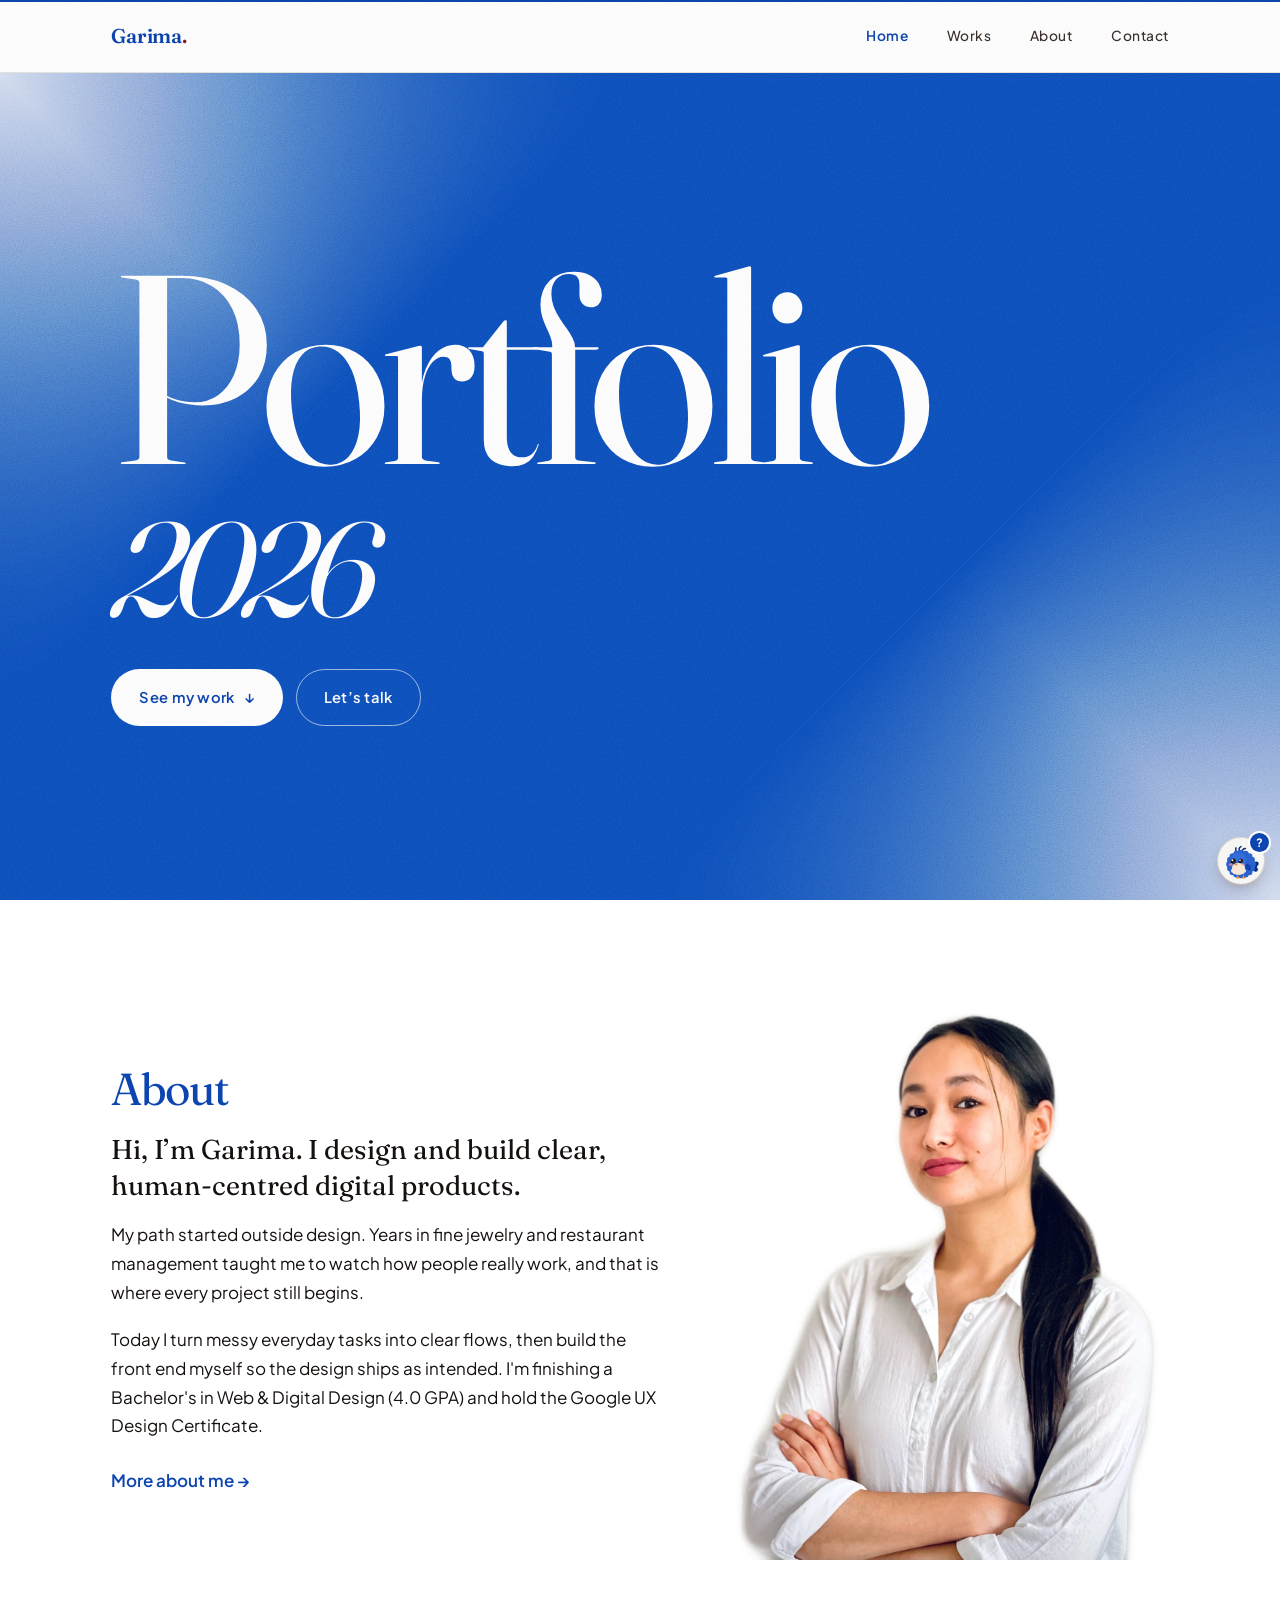
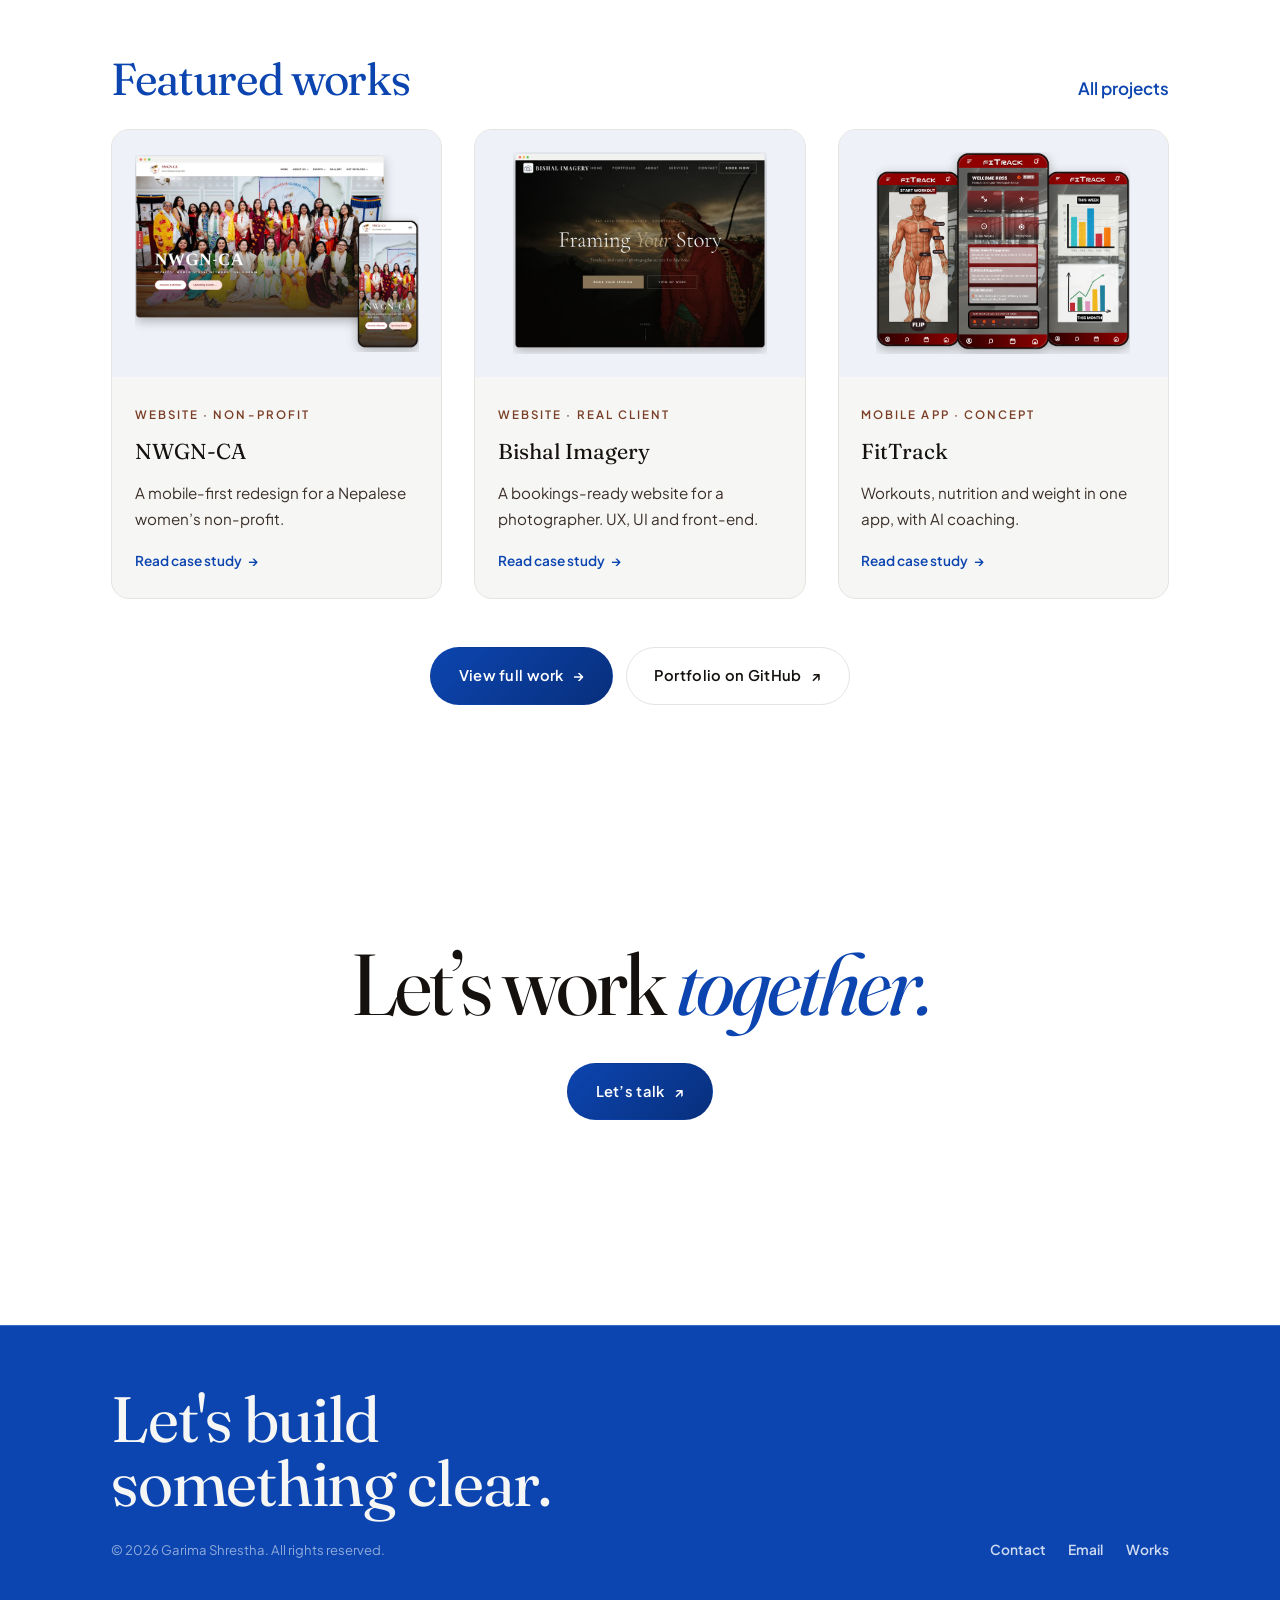
==== index.html @ ec945729 "Home Featured works: View full work and Portfolio on GitHub buttons Co-Authored-By: Claude Opus 5.5 " ====
<!DOCTYPE html>
<html lang="en">
<head>
  <meta charset="UTF-8" />
  <meta name="viewport" content="width=device-width, initial-scale=1.0" />
  <title>Garima Shrestha — UX Design Portfolio</title>
  <meta name="description" content="UX designer. Case studies covering research, flows, prototypes, usability testing and shipped front-end, plus art and photography." />
  <meta name="theme-color" content="#0C45B0" />
  <meta property="og:type" content="website" />
  <meta property="og:site_name" content="Garima Shrestha" />
  <meta property="og:title" content="Garima Shrestha — UX &amp; Digital Designer" />
  <meta property="og:description" content="UX designer. Case studies covering research, flows, prototypes, usability testing and shipped front-end, plus art and photography." />
  <meta name="twitter:card" content="summary" />
  <link rel="preconnect" href="https://fonts.googleapis.com" />
  <link rel="preconnect" href="https://fonts.gstatic.com" crossorigin />
  <link href="https://fonts.googleapis.com/css2?family=Fraunces:ital,opsz,wght@0,9..144,400;0,9..144,500;0,9..144,600;1,9..144,400;1,9..144,500&family=Plus+Jakarta+Sans:wght@400;500;600;700&display=swap" rel="stylesheet" />
  <link rel="stylesheet" href="styles.css?v=3" />
  <link rel="stylesheet" href="home.css?v=5" />
  <link rel="icon" type="image/png" sizes="64x64" href="assets/favicon-64.png" media="(prefers-color-scheme: light)" />
  <link rel="icon" type="image/png" sizes="64x64" href="assets/favicon-64-white.png" media="(prefers-color-scheme: dark)" />
  <link rel="apple-touch-icon" href="assets/apple-touch-icon.png" />
</head>
<body class="home">
  <a class="skip-link" href="#main">Skip to content</a>
  <header class="site-head">
    <div class="wrap nav">
      <a href="index.html" class="brand">Garima<span class="dot">.</span></a>
      <button class="nav-toggle" aria-label="Menu" aria-expanded="false">≡</button>
      <nav class="nav-links" aria-label="Primary">
        <a href="index.html" aria-current="page">Home</a>
        <a href="work.html">Works</a>
        <a href="about.html">About</a>
        <a href="contact.html">Contact</a>
      </nav>
    </div>
  </header>

  <main id="main">
    <!-- HERO -->
    <section class="home-hero">
      <span class="home-hero__diamond" aria-hidden="true"></span>
      <span class="home-hero__diamond home-hero__diamond--br" aria-hidden="true"></span>
      <div class="wrap">
      <h1 class="display reveal" data-delay="1" style="margin-top:1.2rem;">Portfolio <em>2026</em></h1>
      <div class="home-hero__cta reveal" data-delay="2">
        <a href="#work" class="btn btn--light">See my work <span class="arrow">↓</span></a>
        <a href="contact.html" class="btn btn--glass">Let’s talk</a>
      </div>
      </div>
    </section>

    <!-- ABOUT -->
    <section class="wrap home-about" id="about">
      <div class="about-grid">
        <div class="cs-body reveal">
          <h2>About</h2>
          <p class="home-about__lead">Hi, I’m Garima. I design and build clear, human-centred digital products.</p>
          <p>My path started outside design. Years in fine jewelry and restaurant management taught me to watch how people really work, and that is where every project still begins.</p>
          <p>Today I turn messy everyday tasks into clear flows, then build the front end myself so the design ships as intended. I'm finishing a Bachelor's in Web &amp; Digital Design (4.0 GPA) and hold the Google UX Design Certificate.</p>
          <a href="about.html" class="link-underline home-about__more">More about me →</a>
        </div>
        <div class="reveal" data-delay="1">
          <img class="portrait home-about__img" src="assets/garima.jpg" width="1100" height="1429" alt="Portrait of Garima Shrestha in a white shirt with arms crossed, smiling." loading="lazy" />
        </div>
      </div>
    </section>

    <!-- WORK -->
    <section class="wrap home-work" id="work">
      <div class="home-work__head reveal"><h2>Featured works</h2><a href="work.html" class="link-underline">All projects</a></div>
      <div class="tiles">
        <a href="nwgnca.html" data-tags="ux web" class="tile reveal">
          <div class="tile__img"><img src="assets/home-nwgnca.png?v=3" alt="NWGN-CA website on desktop and phone" loading="lazy" /></div>
          <div class="tile__body">
            <span class="tile__kicker">Website · Non-profit</span>
            <div class="tile__title">NWGN-CA</div>
            <p class="tile__desc">A mobile-first redesign for a Nepalese women’s non-profit.</p>
            <span class="tile__more">Read case study <span class="arrow">→</span></span>
          </div>
        </a>
        <a href="bishal.html" data-tags="ux web" class="tile reveal">
          <div class="tile__img"><img src="assets/home-bishal.png?v=2" alt="Bishal Imagery homepage in a browser" loading="lazy" /></div>
          <div class="tile__body">
            <span class="tile__kicker">Website · Real client</span>
            <div class="tile__title">Bishal Imagery</div>
            <p class="tile__desc">A bookings-ready website for a photographer. UX, UI and front-end.</p>
            <span class="tile__more">Read case study <span class="arrow">→</span></span>
          </div>
        </a>
        <a href="fittrack.html" data-tags="ux" class="tile reveal">
          <div class="tile__img"><img src="assets/home-fittrack.png?v=3" alt="Three FitTrack app screens" loading="lazy" /></div>
          <div class="tile__body">
            <span class="tile__kicker">Mobile app · Concept</span>
            <div class="tile__title">FitTrack</div>
            <p class="tile__desc">Workouts, nutrition and weight in one app, with AI coaching.</p>
            <span class="tile__more">Read case study <span class="arrow">→</span></span>
          </div>
        </a>
      </div>
      <div class="home-work__foot reveal">
        <a href="work.html" class="btn">View full work <span class="arrow">→</span></a>
        <a href="https://github.com/gaaarima/portfolio_2026" class="btn btn--ghost" target="_blank" rel="noopener">Portfolio on GitHub <span class="arrow">↗</span></a>
      </div>
    </section>



    <!-- CLOSING -->
    <section class="home-cta wrap">
      <h2 class="reveal" data-delay="1" style="margin-top:1.2rem;">Let’s work <em>together.</em></h2>
      <a href="contact.html" class="btn reveal" data-delay="2">Let’s talk <span class="arrow">↗</span></a>
    </section>
  </main>


  <footer class="site-foot">
    <div class="wrap foot-grid">
      <div>
        <div class="foot-big">Let's build<br />something clear.</div>
        <div class="foot-meta" style="margin-top:1.5rem;">© 2026 Garima Shrestha. All rights reserved.</div>
      </div>
      <div class="foot-links">
        <a href="contact.html" class="link-underline">Contact</a>
        <a href="mailto:gaaarima11@gmail.com" class="link-underline">Email</a>
        <a href="work.html" class="link-underline">Works</a>
      </div>
    </div>
  </footer>

  <script src="main.js?v=2"></script>
  <script src="assistant.js?v=2" defer></script>
</body>
</html>
---- styles.css ----
/* ============================================================
   Garima Shrestha — Portfolio
   Aesthetic: UX portfolio · indigo gradient, device frames, peach accent
   ============================================================ */

:root {
  /* Palette: blue #0C45B0 · cream #F9ECE5 · terracotta #7A3E26 · ochre #B46921 · red #891229, plus black and white */
  --ivory:      #FFFFFF;   /* page background */
  --ivory-2:    #F6F6F4;   /* faded white bands */
  --paper:      #F6F6F4;   /* faded white cards and panels */
  --ink:        #15110F;   /* body text */
  --ink-soft:   #3B2F29;
  --muted:      #6A564B;
  --line:       #E4E4E0;
  --sub:        #7A3E26;   /* terracotta: subtitles */

  --claret:     #0C45B0;   /* primary blue: homepage + headlines */
  --claret-dk:  #082F7C;
  --red:        #891229;   /* accent */
  --ochre:      #B46921;
  --gold:       #891229;
  --gold-soft:  #E9C9CC;
  --emerald:    #0C45B0;
  --emerald-dk: #082F7C;

  --obsidian:   #0C45B0;
  --obsidian-2: #0A3A96;
  --obsidian-line: #3A6CC8;

  --grad-brand: linear-gradient(90deg, var(--claret), var(--claret));
  --lav: #B9C8E6;
  --lav-soft: #F6F6F4;
  --grad-warm:  linear-gradient(135deg, var(--claret) 0%, var(--claret-dk) 100%);
  --grad-mesh: none;

  /* Type */
  --display: "Fraunces", Georgia, "Times New Roman", serif;
  --body: "Plus Jakarta Sans", -apple-system, BlinkMacSystemFont, sans-serif;

  /* Space */
  --maxw: 1180px;
  --gut: clamp(1.25rem, 4vw, 4rem);
  --radius: 20px;
  --radius-sm: 12px;

  /* Shadow — tinted, not flat black */
  --shadow-sm: 0 2px 10px -4px rgba(90, 45, 25, 0.16);
  --shadow-md: 0 20px 44px -18px rgba(12, 69, 176, 0.28);
  --shadow-gold: 0 16px 34px -14px rgba(12, 69, 176, 0.3);
  --shadow-lg: 0 34px 70px -24px rgba(90, 45, 25, 0.35);

  --ease: cubic-bezier(0.22, 1, 0.36, 1);
}

/* ---------- Reset ---------- */
*, *::before, *::after { box-sizing: border-box; margin: 0; padding: 0; }
html { scroll-behavior: smooth; -webkit-text-size-adjust: 100%; }
body {
  background: var(--ivory);
  color: var(--ink);
  font-family: var(--body);
  font-size: clamp(1rem, 0.95rem + 0.2vw, 1.075rem);
  line-height: 1.65;
  font-weight: 400;
  -webkit-font-smoothing: antialiased;
  text-rendering: optimizeLegibility;
  overflow-x: hidden;
}

::selection { background: var(--claret); color: var(--ivory); }

/* Custom scrollbar */
html { scrollbar-color: var(--gold) var(--ivory-2); scrollbar-width: thin; }
::-webkit-scrollbar { width: 11px; height: 11px; }
::-webkit-scrollbar-track { background: var(--ivory-2); }
::-webkit-scrollbar-thumb { background: linear-gradient(var(--gold-soft), var(--gold)); border-radius: 20px; border: 3px solid var(--ivory-2); }
::-webkit-scrollbar-thumb:hover { background: var(--claret); }

/* Signature top hairline */
body::after {
  content: "";
  position: fixed; inset: 0 0 auto 0;
  height: 3px; z-index: 60;
  background: var(--grad-brand);
}

/* Subtle paper grain + soft mesh glow */
body::before {
  content: "";
  position: fixed;
  inset: 0;
  pointer-events: none;
  z-index: 1;
  opacity: 0.045;
  background-image: url("data:image/svg+xml,%3Csvg xmlns='http://www.w3.org/2000/svg' width='160' height='160'%3E%3Cfilter id='n'%3E%3CfeTurbulence type='fractalNoise' baseFrequency='0.9' numOctaves='2'/%3E%3C/filter%3E%3Crect width='100%25' height='100%25' filter='url(%23n)'/%3E%3C/svg%3E");
}

img { max-width: 100%; display: block; }
a { color: inherit; text-decoration: none; }

:focus-visible {
  outline: 2px solid var(--emerald);
  outline-offset: 3px;
  border-radius: 4px;
}

/* ---------- Layout ---------- */
.wrap { max-width: var(--maxw); margin-inline: auto; padding-inline: var(--gut); }
.section { padding-block: clamp(4rem, 9vw, 8rem); position: relative; }
.section--tight { padding-block: clamp(3rem, 6vw, 5rem); }

/* ---------- Typography ---------- */
h1, h2, h3, h4 { font-family: var(--display); font-weight: 500; line-height: 1.04; letter-spacing: -0.01em; }
.display {
  font-size: clamp(3rem, 9vw, 7.5rem);
  font-weight: 400;
  font-optical-sizing: auto;
  line-height: 0.94;
  letter-spacing: -0.025em;
}
h2 { font-size: clamp(2rem, 4.5vw, 3.4rem); font-weight: 400; }
h3 { font-size: clamp(1.35rem, 2.4vw, 1.85rem); }
h4 { font-size: 1.15rem; font-family: var(--body); font-weight: 600; letter-spacing: 0.01em; }

p { max-width: 64ch; }
.lead { font-size: clamp(1.15rem, 1.8vw, 1.45rem); line-height: 1.5; color: var(--ink-soft); max-width: 52ch; }

em, .italic { font-style: italic; }
.serif-it { font-family: var(--display); font-style: italic; font-weight: 400; }

.eyebrow {
  font-size: 0.74rem;
  letter-spacing: 0.28em;
  text-transform: uppercase;
  font-weight: 600;
  color: var(--claret);
  display: inline-flex;
  align-items: center;
  gap: 0.7rem;
}
.eyebrow::before {
  content: "";
  width: 1.8rem; height: 2px;
  background: var(--claret);
  border-radius: 2px;
  display: inline-block;
}

.accent {
  background: var(--grad-warm);
  background-clip: text;
  -webkit-background-clip: text;
  color: var(--claret);
  -webkit-text-fill-color: transparent;
}
.text-muted { color: var(--muted); }

/* ---------- Links / buttons ---------- */
.link-underline { display: inline-block; font-weight: 600; color: var(--claret); transition: color .2s var(--ease); }
.link-underline:hover { color: var(--obsidian); }

.btn {
  display: inline-flex; align-items: center; gap: 0.6rem;
  font-family: var(--body); font-weight: 600; font-size: 0.92rem;
  letter-spacing: 0.02em;
  padding: 0.95rem 1.7rem;
  border: 1px solid transparent;
  border-radius: 100px;
  background: linear-gradient(135deg, var(--claret), var(--claret-dk));
  color: var(--ivory);
  cursor: pointer;
  box-shadow: var(--shadow-sm);
  transition: box-shadow 0.4s var(--ease), transform 0.4s var(--ease), background 0.4s var(--ease);
}
.btn:hover { background: linear-gradient(135deg, var(--gold), var(--claret)); box-shadow: var(--shadow-md); transform: translateY(-2px); }
.btn--ghost { background: transparent; color: var(--ink); border-color: var(--line); box-shadow: none; }
.btn--ghost:hover { background: var(--ink); border-color: var(--ink); color: var(--ivory); box-shadow: var(--shadow-lg); transform: translateY(-2px); }
.btn .arrow { transition: transform 0.4s var(--ease); }
.btn:hover .arrow { transform: translate(3px, -3px); }

/* ---------- Header / nav ---------- */
.site-head {
  position: sticky; top: 0; z-index: 50;
  background: color-mix(in srgb, var(--ivory) 78%, transparent);
  backdrop-filter: blur(14px) saturate(1.3);
  border-bottom: 1px solid var(--line);
}
.nav {
  display: flex; align-items: center; justify-content: space-between;
  height: 72px;
}
.brand {
  font-family: var(--display);
  font-size: 1.25rem; font-weight: 600;
  letter-spacing: -0.01em;
  display: inline-flex; align-items: baseline; gap: 0.55rem;
}
.brand .dot { color: var(--claret); }
.nav-links { display: flex; gap: clamp(1.2rem, 3vw, 2.6rem); align-items: center; }
.nav-links a {
  font-size: 0.86rem; letter-spacing: 0.04em; font-weight: 500;
  color: var(--ink-soft);
  position: relative; padding-block: 0.4rem;
  transition: color 0.3s var(--ease);
}
.nav-links a:hover { color: var(--ink); }
.nav-links a[aria-current="page"] { color: var(--claret); font-weight: 600; }

.nav-toggle { display: none; background: none; border: 0; cursor: pointer; font-size: 1.4rem; color: var(--ink); }

/* ---------- Hero ---------- */
.hero { position: relative; padding-top: clamp(3rem, 7vw, 6rem); padding-bottom: clamp(3rem, 6vw, 5rem); }
.hero::before {
  content: "";
  position: absolute; inset: -2rem -1rem auto -1rem;
  height: min(640px, 90%);
  background: var(--grad-mesh);
  z-index: -1;
  pointer-events: none;
}
.hero-grid {
  display: grid;
  grid-template-columns: 1.15fr 0.85fr;
  gap: clamp(2rem, 5vw, 4.5rem);
  align-items: center;
}
.hero .display .ln { display: block; overflow: hidden; }
.hero-sub { margin-top: 1.8rem; max-width: 46ch; }
.hero-cta { margin-top: 2.4rem; display: flex; gap: 1rem; flex-wrap: wrap; }

.hero-art {
  position: relative;
  aspect-ratio: 4 / 5;
  border-radius: var(--radius);
  background:
    radial-gradient(120% 100% at 75% 6%, color-mix(in srgb, var(--gold-soft) 45%, transparent), transparent 55%),
    radial-gradient(90% 90% at 0% 100%, color-mix(in srgb, var(--emerald) 20%, transparent), transparent 60%),
    linear-gradient(160deg, var(--paper), var(--ivory-2));
  box-shadow: var(--shadow-lg);
  overflow: hidden;
  display: grid; place-items: center;
}


/* ---------- Image frames (swap for real <img>) ---------- */
.frame {
  position: relative;
  border-radius: var(--radius);
  background:
    radial-gradient(85% 70% at 88% 6%, color-mix(in srgb, var(--gold-soft) 24%, transparent), transparent 60%),
    linear-gradient(160deg, var(--paper), var(--ivory-2));
  display: grid; place-items: center;
  text-align: center;
  color: var(--muted);
  overflow: hidden;
  aspect-ratio: 16 / 10;
  box-shadow: var(--shadow-sm);
}
.frame--tall { aspect-ratio: 3 / 4; }
.frame--wide { aspect-ratio: 21 / 9; }
.frame__cap {
  font-size: 0.78rem; letter-spacing: 0.12em; text-transform: uppercase;
  padding: 1rem 1.4rem;
  background: color-mix(in srgb, var(--paper) 82%, transparent);
  border: 1px solid var(--line);
  border-radius: 100px;
}
.frame img { width: 100%; height: 100%; object-fit: cover; }

/* ---------- Featured / project tiles ---------- */
.tiles { display: grid; grid-template-columns: repeat(3, 1fr); gap: clamp(1rem, 2.5vw, 2rem); }
.tile {
  display: block;
  border-radius: var(--radius);
  background: var(--paper);
  box-shadow: var(--shadow-sm);
  overflow: hidden;
  transition: transform 0.5s var(--ease), box-shadow 0.5s var(--ease);
}
.tile:hover { transform: translateY(-8px); box-shadow: var(--shadow-md); }
.tile__img { aspect-ratio: 4 / 3; overflow: hidden; position: relative; }
.tile__img .frame { clip-path: none; border-radius: 0; height: 100%; aspect-ratio: auto; box-shadow: none; }
.tile__img::after {
  content: "";
  position: absolute; inset: 0;
  background: linear-gradient(200deg, transparent 55%, color-mix(in srgb, var(--claret) 30%, transparent));
  opacity: 0; transition: opacity 0.5s var(--ease);
}
.tile:hover .tile__img::after { opacity: 1; }
.tile__img img { transition: transform 0.7s var(--ease); width:100%; height:100%; object-fit:cover; }
.tile:hover .tile__img img { transform: scale(1.06); }
.tile__body { padding: 1.5rem 1.5rem 1.7rem; }
.tile__kicker { font-size: 0.72rem; letter-spacing: 0.18em; text-transform: uppercase; color: var(--emerald); font-weight: 600; }
.tile__title { font-family: var(--display); font-size: 1.5rem; margin-top: 0.5rem; }
.tile__desc { color: var(--ink-soft); font-size: 0.95rem; margin-top: 0.55rem; }
.tile__more { margin-top: 1.1rem; font-size: 0.85rem; font-weight: 600; display: inline-flex; gap: 0.4rem; color: var(--claret); }
.tile:hover .tile__more .arrow { transform: translateX(4px); }
.tile__more .arrow { transition: transform 0.4s var(--ease); }

/* ---------- Work list (editorial rows) ---------- */
.work-row {
  display: grid; grid-template-columns: 0.4fr 1.4fr 1.2fr auto;
  gap: 1.5rem; align-items: center;
  padding: 2rem 1rem;
  margin-inline: -1rem;
  border-top: 1px solid var(--line);
  border-radius: var(--radius-sm);
  transition: padding-left 0.45s var(--ease), background 0.45s var(--ease);
}
.work-list .work-row:last-child { border-bottom: 1px solid var(--line); }
.work-row:hover { padding-left: 1.8rem; background: color-mix(in srgb, var(--claret) 5%, transparent); }
.work-row__num {
  font-family: var(--display); font-size: 1.1rem;
  background: var(--grad-warm); background-clip: text; -webkit-background-clip: text; color: var(--gold); -webkit-text-fill-color: transparent;
}
.work-row__title { font-family: var(--display); font-size: clamp(1.6rem, 3vw, 2.4rem); }
.work-row__desc { color: var(--ink-soft); font-size: 0.95rem; }
.work-row__cta { font-size: 1.6rem; color: var(--claret); transition: transform 0.4s var(--ease); }
.work-row:hover .work-row__cta { transform: translate(4px, -4px) rotate(8deg); }

/* ---------- Case study ---------- */
.cs-hero { padding-top: clamp(2.5rem, 5vw, 4rem); }
.cs-title { font-size: clamp(2.4rem, 6.5vw, 5rem); font-weight: 400; line-height: 0.98; letter-spacing: -0.02em; max-width: 16ch; }
.cs-tagline { font-style: italic; font-family: var(--display); font-size: clamp(1.15rem, 2vw, 1.5rem); color: var(--ink-soft); margin-top: 1.4rem; max-width: 50ch; }

.snapshot {
  display: grid; grid-template-columns: repeat(4, 1fr);
  gap: 1px; background: var(--line);
  border-radius: var(--radius-sm);
  overflow: hidden; margin-top: 2.5rem;
  box-shadow: var(--shadow-sm);
}
.snapshot__cell { background: var(--paper); padding: 1.4rem 1.5rem; transition: background 0.35s var(--ease); }
.snapshot__cell:hover { background: var(--ivory-2); }
.snapshot__k { font-size: 0.7rem; letter-spacing: 0.16em; text-transform: uppercase; color: var(--muted); font-weight: 600; }
.snapshot__v { margin-top: 0.5rem; font-size: 0.96rem; color: var(--ink); }

/* Case study content blocks */
.cs-body { max-width: none; }
.cs-body p, .cs-body li, .cs-body .cs-tagline { max-width: none; }
.cs-body h2 { margin-top: clamp(2.5rem, 5vw, 4rem); }
.cs-body h3 { margin-top: 2.4rem; color: var(--claret-dk); }
.cs-body h4 { margin-top: 1.8rem; }
.cs-body p, .cs-body ul, .cs-body ol { margin-top: 1rem; }
.cs-body ul, .cs-body ol { padding-left: 1.3rem; }
.cs-body li { margin-top: 0.5rem; padding-left: 0.3rem; }
.cs-body li::marker { color: var(--gold); }
.cs-body strong { font-weight: 600; }

.phase-tag {
  display: inline-block; font-size: 0.72rem; letter-spacing: 0.16em; text-transform: uppercase;
  font-weight: 600; color: var(--paper);
  background: var(--grad-warm);
  border-radius: 100px;
  padding: 0.35rem 0.95rem; margin-bottom: 0.4rem;
  box-shadow: var(--shadow-gold);
}

.persona {
  border-radius: var(--radius);
  background: var(--paper);
  padding: 1.8rem;
  margin-top: 1.5rem;
  box-shadow: var(--shadow-sm);
  border-left: 3px solid var(--emerald);
  transition: box-shadow 0.4s var(--ease), transform 0.4s var(--ease);
}
.persona:hover { box-shadow: var(--shadow-md); transform: translateY(-3px); }
.persona__name { font-family: var(--display); font-size: 1.4rem; }
.persona__role { font-size: 0.8rem; letter-spacing: 0.1em; text-transform: uppercase; color: var(--emerald); font-weight: 600; margin-top: 0.2rem; }
.persona__need { font-style: italic; color: var(--ink-soft); margin-top: 0.8rem; }
.persona-quotes { margin-top: 1rem; padding-left: 1.1rem; border-left: 2px solid var(--gold-soft); }
.persona-quotes p { margin-top: 0.5rem; font-style: italic; }

.pullquote {
  position: relative;
  font-family: var(--display); font-style: italic;
  font-size: clamp(1.4rem, 3vw, 2rem); line-height: 1.3;
  color: var(--ink);
  border-left: 3px solid transparent;
  border-image: var(--grad-warm) 1;
  padding: 0.4rem 0 0.4rem 1.8rem;
  margin-block: 2.4rem;
  max-width: none;
}
.pullquote::before {
  content: "“";
  position: absolute; left: -0.15em; top: -0.5rem;
  font-size: 3.5rem; color: var(--gold-soft);
  font-family: var(--display);
  z-index: -1;
}
.pullquote cite { display: block; font-style: normal; font-family: var(--body); font-size: 0.85rem; letter-spacing: 0.06em; color: var(--muted); margin-top: 1rem; }

.fig { margin-block: 2rem; }
.fig figcaption { font-size: 0.78rem; color: var(--muted); margin-top: 0.7rem; letter-spacing: 0.04em; }

/* TODO markers for placeholders to replace */
.todo {
  background: color-mix(in srgb, var(--gold-soft) 35%, transparent);
  border-bottom: 1px dashed var(--gold);
  padding: 0 0.25em; border-radius: 4px;
  font-style: normal;
}

/* ---------- About ---------- */
.about-grid { display: grid; grid-template-columns: 1fr 0.8fr; gap: clamp(2rem, 5vw, 4.5rem); align-items: start; }
.skills-grid { display: grid; grid-template-columns: repeat(2, 1fr); gap: 0.6rem 2rem; margin-top: 1.2rem; }
.skills-grid li { list-style: none; padding: 0.7rem 0; border-bottom: 1px solid var(--line); font-size: 0.95rem; display:flex; gap:0.6rem; transition: padding-left 0.3s var(--ease), color 0.3s var(--ease); }
.skills-grid li::before { content: "—"; color: var(--gold); font-weight: 600; }
.skills-grid li:hover { padding-left: 0.4rem; color: var(--claret); }

/* ---------- Contact ---------- */
.contact-list { list-style: none; margin-top: 1.5rem; }
.contact-list li { padding: 1.2rem 1rem; margin-inline: -1rem; border-top: 1px solid var(--line); display: flex; justify-content: space-between; align-items: baseline; gap: 1rem; flex-wrap: wrap; border-radius: var(--radius-sm); transition: background 0.35s var(--ease), padding-left 0.35s var(--ease); }
.contact-list li:last-child { border-bottom: 1px solid var(--line); }
.contact-list li:hover { background: color-mix(in srgb, var(--emerald) 6%, transparent); padding-left: 1.6rem; }
.contact-list .k { font-size: 0.74rem; letter-spacing: 0.16em; text-transform: uppercase; color: var(--muted); font-weight: 600; }
.contact-list .v { font-family: var(--display); font-size: clamp(1.2rem, 2.5vw, 1.7rem); }

/* ---------- Footer — dark contrast ---------- */
.site-foot {
  background: var(--obsidian);
  color: var(--ivory);
  border-top: 1px solid var(--obsidian-line);
  padding-block: 3.8rem;
  margin-top: clamp(3rem, 6vw, 5rem);
  position: relative;
  overflow: hidden;
}
.site-foot::before {
  content: "";
  display: none;
}
.site-foot::after {
  content: "";
  position: absolute; inset: -30% -10% auto auto;
  width: 55%; aspect-ratio: 1;
  background: radial-gradient(circle, color-mix(in srgb, var(--claret) 35%, transparent), transparent 70%);
  pointer-events: none;
}
.foot-grid { display: flex; justify-content: space-between; align-items: flex-end; gap: 2rem; flex-wrap: wrap; position: relative; z-index: 1; }
.foot-big { font-family: var(--display); font-size: clamp(2rem, 6vw, 4rem); font-weight: 400; line-height: 1; letter-spacing: -0.02em; color: var(--paper); }
.foot-meta { font-size: 0.82rem; color: color-mix(in srgb, var(--ivory) 55%, transparent); }
.foot-links { display: flex; gap: 1.4rem; font-size: 0.86rem; font-weight: 500; }
.foot-links a { color: color-mix(in srgb, var(--ivory) 80%, transparent); }
.foot-links a:hover { color: var(--gold-soft); }

/* ---------- Section heading helper ---------- */
.sec-head { max-width: 640px; margin-bottom: clamp(2rem, 4vw, 3rem); }
.sec-head h2 { margin-top: 0.9rem; }

/* ---------- Reveal animation ---------- */
.reveal { opacity: 0; transform: translateY(22px); transition: opacity 0.9s var(--ease), transform 0.9s var(--ease); }
.reveal.in { opacity: 1; transform: none; }
[data-delay="1"] { transition-delay: 0.08s; }
[data-delay="2"] { transition-delay: 0.16s; }
[data-delay="3"] { transition-delay: 0.24s; }
[data-delay="4"] { transition-delay: 0.32s; }

@media (prefers-reduced-motion: reduce) {
  * { animation: none !important; transition: none !important; }
  .reveal { opacity: 1; transform: none; }
}

/* ---------- Responsive ---------- */
@media (max-width: 900px) {
  .hero-grid { grid-template-columns: 1fr; }
  .hero-art { aspect-ratio: 16/11; order: -1; }
  .about-grid { grid-template-columns: 1fr; }
  .tiles { grid-template-columns: 1fr; }
  .snapshot { grid-template-columns: repeat(2, 1fr); }
  .work-row { grid-template-columns: auto 1fr auto; }
  .work-row__desc { display: none; }
}
@media (max-width: 640px) {
  .nav-links {
    position: fixed; inset: 72px 0 auto 0;
    flex-direction: column; align-items: flex-start; gap: 0;
    background: var(--paper); border-bottom: 1px solid var(--line);
    padding: 0.5rem var(--gut) 1.5rem;
    transform: translateY(-130%); transition: transform 0.5s var(--ease);
    z-index: 40;
  }
  .nav-links.open { transform: none; }
  .nav-links a { width: 100%; padding: 0.9rem 0; border-bottom: 1px solid var(--line); font-size: 1rem; }
  .nav-toggle { display: block; }
  .skills-grid { grid-template-columns: 1fr; }
  .snapshot { grid-template-columns: 1fr; }
  .contact-list li { flex-direction: column; gap: 0.3rem; }
}

/* ---------- Accessibility: skip link ---------- */
.skip-link { position: absolute; left: 1rem; top: -4rem; z-index: 100; background: var(--ink); color: var(--ivory); padding: 0.7rem 1.1rem; border-radius: var(--radius-sm); font-weight: 600; transition: top 0.25s var(--ease); }
.skip-link:focus { top: 1rem; }

/* ---------- Home: proof strip, process, CTA ---------- */
.proof { list-style: none; display: grid; grid-template-columns: repeat(4, 1fr); border-block: 1px solid var(--line); margin-top: clamp(1rem, 3vw, 2rem); }
.proof li { padding: 1.6rem 1.2rem; display: flex; flex-direction: column; gap: 0.3rem; border-left: 1px solid var(--line); }
.proof li:first-child { border-left: 0; padding-left: 0; }
.proof strong { font-family: var(--display); font-weight: 400; font-size: clamp(1.5rem, 3vw, 2.2rem); color: var(--claret); line-height: 1.1; }
.proof span { font-size: 0.82rem; color: var(--ink-soft); }

.steps { list-style: none; display: grid; grid-template-columns: repeat(3, 1fr); gap: clamp(1.2rem, 3vw, 2.5rem); }
.steps li { border-top: 2px solid var(--gold); padding-top: 1.2rem; }
.steps__n { font-family: var(--display); font-style: italic; color: var(--gold); font-size: 1.1rem; }
.steps h3 { margin: 0.4rem 0 0.7rem; }
.steps p { color: var(--ink-soft); font-size: 0.97rem; }

.cta-band { display: flex; justify-content: space-between; align-items: center; gap: 2rem; flex-wrap: wrap; padding: clamp(2rem, 5vw, 3.5rem); border-radius: var(--radius); background: var(--obsidian); color: var(--ivory); position: relative; overflow: hidden; }
.cta-band::before { content: ""; position: absolute; inset: -40% -10% auto auto; width: 50%; aspect-ratio: 1; background: radial-gradient(circle, color-mix(in srgb, var(--claret) 45%, transparent), transparent 70%); pointer-events: none; }
.cta-band > * { position: relative; }
.cta-band h2 { max-width: 20ch; font-size: clamp(1.6rem, 3.4vw, 2.4rem); }
.cta-band .eyebrow { color: var(--gold-soft); }

/* ---------- Reading progress (case studies) ---------- */
.read-progress { position: fixed; top: 0; left: 0; height: 3px; width: 100%; z-index: 70; background: var(--ink); transform-origin: 0 50%; transform: scaleX(0); pointer-events: none; }

@media (max-width: 900px) {
  .proof { grid-template-columns: repeat(2, 1fr); }
  .proof li:nth-child(3) { border-left: 0; padding-left: 0; }
  .steps { grid-template-columns: 1fr; }
}

/* ---------- Case study: browser frame, cards, palette, slider (Bishal Imagery) ---------- */
.browser { border: 1px solid var(--line); border-radius: var(--radius); overflow: hidden; box-shadow: var(--shadow-lg); background: var(--paper); }
.browser__bar { display: flex; align-items: center; gap: 7px; padding: 0.7rem 0.9rem; background: var(--ivory-2); border-bottom: 1px solid var(--line); }
.browser__bar i { width: 11px; height: 11px; border-radius: 50%; background: var(--line); }
.browser__bar span { margin-left: 0.7rem; font-size: 0.74rem; color: var(--muted); }
.browser img { width: 100%; height: auto; }

.cards3 { display: grid; grid-template-columns: repeat(3, 1fr); gap: clamp(1rem, 2.5vw, 1.6rem); margin-top: 2.2rem; }
.mini, .stat { background: var(--paper); border: 1px solid var(--line); border-radius: var(--radius-sm); padding: 1.6rem; }
.mini__n { font-family: var(--display); font-style: italic; color: var(--gold); font-size: 1.3rem; }
.mini h3 { font-size: 1.2rem; margin: 0.5rem 0 0.4rem; color: var(--ink); }
.mini p { font-size: 0.93rem; color: var(--ink-soft); }
.stat { text-align: center; }
.stat b { display: block; font-family: var(--display); font-weight: 400; font-size: 2.2rem; line-height: 1; color: var(--claret); }
.stat span { display: block; margin-top: 0.6rem; font-size: 0.85rem; color: var(--ink-soft); }

.dir { display: grid; grid-template-columns: 1fr 1fr; gap: clamp(1.2rem, 4vw, 2.5rem); margin-top: 2.2rem; align-items: center; }
.swatches { display: flex; height: 120px; border-radius: var(--radius-sm); overflow: hidden; border: 1px solid var(--line); }
.swatches div { flex: 1; display: flex; align-items: flex-end; padding: 0.6rem; font-size: 0.66rem; font-weight: 600; }
.typedemo { background: var(--paper); border: 1px solid var(--line); border-radius: var(--radius-sm); padding: 1.8rem; }
.typedemo__big { font-family: "Cormorant Garamond", Georgia, serif; font-weight: 500; font-size: 2.4rem; line-height: 1; }
.typedemo__big em { color: #8b7355; }
.typedemo__small { font-family: "Jost", var(--body); font-size: 0.9rem; color: var(--ink-soft); margin-top: 0.6rem; }
.typedemo__lab { font-size: 0.68rem; letter-spacing: 0.16em; text-transform: uppercase; color: var(--muted); margin-top: 1.1rem; }

.seg { display: inline-flex; gap: 4px; margin-top: 1.8rem; padding: 4px; border: 1px solid var(--line); border-radius: 100px; background: var(--ivory-2); }
.seg__btn { font: 600 0.82rem var(--body); border: 0; background: transparent; color: var(--ink-soft); padding: 0.55rem 1.3rem; border-radius: 100px; cursor: pointer; transition: background 0.25s var(--ease), color 0.25s var(--ease); }
.seg__btn.on { background: var(--paper); color: var(--claret); box-shadow: var(--shadow-sm); }

.wf-stage { margin-top: 1.4rem; padding: clamp(1rem, 3vw, 1.8rem); text-align: center; background: var(--ivory-2); border: 1px solid var(--line); border-radius: var(--radius-sm); }
.wf-stage img { max-width: 100%; height: auto; margin-inline: auto; }
.wf-stage img.mob { max-height: 640px; width: auto; }
.wf-stage img[hidden] { display: none; }

.ba { position: relative; margin-top: 1.4rem; aspect-ratio: 16 / 9; border: 1px solid var(--line); border-radius: var(--radius-sm); overflow: hidden; background: var(--ivory-2); user-select: none; touch-action: pan-y; cursor: ew-resize; }
.ba__scene { display: none; position: absolute; inset: 0; }
.ba__scene.on { display: block; }
.ba__side { position: absolute; inset: 0; display: flex; align-items: center; justify-content: center; padding: 4%; background-color: var(--ivory-2); background-size: cover; background-position: center; }
.ba__after { clip-path: inset(0 0 0 50%); }
.ba__badge { position: absolute; top: 14px; z-index: 4; font-size: 0.7rem; font-weight: 700; letter-spacing: 0.06em; text-transform: uppercase; padding: 0.35rem 0.8rem; border-radius: 100px; }
.ba__before .ba__badge { left: 14px; background: #fbeceb; color: #a4403a; }
.ba__after .ba__badge { right: 14px; background: #e9f4ea; color: #2f7a3a; }
.ba__handle { position: absolute; top: 0; bottom: 0; left: 50%; width: 2px; background: #fff; box-shadow: 0 0 0 1px rgba(0,0,0,.1); transform: translateX(-1px); z-index: 6; cursor: ew-resize; }
.ba__grip { position: absolute; top: 50%; left: 50%; transform: translate(-50%, -50%); width: 42px; height: 42px; border-radius: 50%; background: #fff; color: var(--claret); display: flex; align-items: center; justify-content: center; box-shadow: 0 4px 14px -3px rgba(0,0,0,.4); }
.ba__handle:focus-visible .ba__grip { outline: 2px solid var(--emerald); outline-offset: 3px; }
.ba__arrow { position: absolute; top: 50%; transform: translateY(-50%); width: 34px; height: 34px; display: flex; align-items: center; justify-content: center; background: rgba(255,255,255,.9); border: 1px solid var(--claret); color: var(--claret); z-index: 3; }
.ba__dots { position: absolute; bottom: 18px; left: 50%; transform: translateX(-50%); display: flex; gap: 8px; z-index: 3; }
.ba__dots i { width: 8px; height: 8px; border-radius: 50%; background: rgba(255,255,255,.6); }
.ba__dots i.a { background: #fff; }
.ba__tag { position: absolute; bottom: 14px; z-index: 3; font-size: 0.72rem; color: #fff; background: rgba(0,0,0,.5); padding: 0.25rem 0.7rem; border-radius: 100px; }
.ba__before .ba__tag { left: 14px; }
.ba__after .ba__tag { right: 14px; }

.mock { width: 100%; max-width: 440px; background: var(--paper); border: 1px solid var(--line); border-radius: var(--radius-sm); padding: 1.3rem; }
.mock__ttl { font-family: var(--display); font-size: 1.25rem; }
.mock__sub { font-size: 0.76rem; color: var(--muted); margin-bottom: 0.9rem; }
.mock__bar { height: 28px; border-radius: 6px; background: var(--ivory-2); border: 1px solid var(--line); margin-bottom: 0.55rem; }
.mock__btn { height: 36px; border-radius: 6px; display: flex; align-items: center; justify-content: center; color: #fff; font-size: 0.78rem; font-weight: 600; }
.mock__note { font-size: 0.76rem; margin-top: 0.8rem; font-weight: 600; }
.mock__note.bad { color: #a4403a; }
.mock__note.good { color: #2f7a3a; }

.fig-note { font-size: 0.8rem; color: var(--muted); margin-top: 0.9rem; max-width: none; text-align: center; }
.cta-band .btn--ghost { color: var(--ivory); border-color: color-mix(in srgb, var(--ivory) 40%, transparent); }
.cta-band .btn--ghost:hover { background: var(--ivory); color: var(--ink); border-color: var(--ivory); }

@media (max-width: 760px) {
  .cards3, .dir { grid-template-columns: 1fr; }
  .ba { aspect-ratio: 4 / 5; }
}


/* ============ Audience paths ============ */
.is-hidden, .is-filtered { display: none !important; }
[hidden] { display: none !important; }
body { transition: opacity .28s ease; }
body.leaving { opacity: 0; }

.path-switch { display: inline-flex; gap: 2px; padding: 3px; border: 1px solid var(--line); border-radius: 999px; background: var(--paper, #fff); margin-left: auto; margin-right: 0.9rem; }
.path-switch button { font: inherit; font-size: 0.7rem; letter-spacing: 0.12em; text-transform: uppercase; border: 0; background: transparent; color: var(--ink-soft); padding: 0.4rem 0.8rem; border-radius: 999px; cursor: pointer; transition: background .25s, color .25s; }
.path-switch button.on { background: var(--claret); color: #fff; }
.path-switch button:not(.on):hover { color: var(--claret); }
.path-switch button:focus-visible { outline: 2px solid var(--claret); outline-offset: 2px; }
@media (max-width: 760px) { .path-switch { margin-right: 0.5rem; } .path-switch button { padding: 0.35rem 0.55rem; font-size: 0.62rem; } }

.path-choice { padding-block: clamp(1.5rem, 4vw, 3rem); }
.path-choice__head { text-align: center; max-width: 36rem; margin: 0 auto 1.8rem; }
.path-choice__head h2 { font-size: clamp(1.5rem, 3.4vw, 2.2rem); }
.path-choice__head p { color: var(--ink-soft); margin-top: 0.6rem; }
.path-cards { display: grid; grid-template-columns: 1fr 1fr; gap: clamp(1rem, 2.5vw, 1.6rem); }
.path-card { position: relative; display: block; text-decoration: none; color: inherit; border: 1px solid var(--line); border-radius: var(--radius, 14px); padding: clamp(1.4rem, 3vw, 2.2rem); background: var(--paper, #fff); overflow: hidden; transition: transform .35s var(--ease, ease), box-shadow .35s, border-color .35s; }
.path-card::before { content: ""; position: absolute; inset: 0; background: var(--grad-warm); opacity: 0; transition: opacity .35s; z-index: 0; }
.path-card > * { position: relative; z-index: 1; transition: color .35s; }
.path-card:hover, .path-card:focus-visible { transform: translateY(-6px); box-shadow: 0 24px 50px -26px rgba(107, 18, 48, .5); border-color: transparent; }
.path-card:hover::before, .path-card:focus-visible::before { opacity: 1; }
.path-card:hover *, .path-card:focus-visible * { color: #fff !important; }
.path-card__k { font-size: 0.7rem; letter-spacing: 0.22em; text-transform: uppercase; color: var(--claret); font-weight: 600; }
.path-card__t { font-family: var(--display); font-size: clamp(1.5rem, 3vw, 2.1rem); line-height: 1.1; margin: 0.6rem 0; }
.path-card__d { color: var(--ink-soft); font-size: 0.95rem; }
.path-card__go { display: inline-block; margin-top: 1.1rem; font-weight: 600; font-size: 0.9rem; color: var(--claret); }
.path-card__go span { display: inline-block; transition: transform .3s; }
.path-card:hover .path-card__go span { transform: translateX(6px); }
@media (max-width: 720px) { .path-cards { grid-template-columns: 1fr; } }

.filter-bar { display: flex; flex-wrap: wrap; gap: 0.5rem; margin-top: 2rem; }
.filter-bar button { font: inherit; font-size: 0.78rem; letter-spacing: 0.1em; text-transform: uppercase; padding: 0.55rem 1.1rem; border: 1px solid var(--line); border-radius: 999px; background: transparent; color: var(--ink-soft); cursor: pointer; transition: all .25s; }
.filter-bar button:hover { border-color: var(--claret); color: var(--claret); }
.filter-bar button.on { background: var(--ink); border-color: var(--ink); color: #fff; }
.filter-bar button:focus-visible { outline: 2px solid var(--claret); outline-offset: 2px; }
.path-note { margin-top: 1rem; font-size: 0.9rem; color: var(--ink-soft); }
.path-note button { font: inherit; background: none; border: 0; padding: 0; color: var(--claret); text-decoration: underline; cursor: pointer; }
@media (prefers-reduced-motion: reduce) { body, .path-card, .path-card::before { transition: none; } .path-card:hover { transform: none; } }


/* ============ Phone screen rail ============ */
.phone-rail { display: flex; gap: clamp(1rem, 2vw, 1.6rem); overflow-x: auto; scroll-snap-type: x mandatory; padding: 0.5rem 0.2rem 1.4rem; margin-top: 1.2rem; -webkit-overflow-scrolling: touch; scrollbar-width: thin; scrollbar-color: var(--claret) transparent; }
.phone-rail:focus-visible { outline: 2px solid var(--claret); outline-offset: 4px; border-radius: 12px; }
.phone { flex: 0 0 clamp(190px, 22vw, 240px); margin: 0; scroll-snap-align: start; }
.phone img { width: 100%; height: auto; border-radius: 28px; box-shadow: 0 22px 44px -22px rgba(20, 19, 46, .55); transition: transform .45s var(--ease, ease); }
.phone:hover img { transform: translateY(-8px) scale(1.02); }
.phone figcaption { margin-top: 0.8rem; font-size: 0.82rem; color: var(--ink-soft); line-height: 1.45; }
.phone figcaption b { display: block; color: var(--ink); font-size: 0.9rem; margin-bottom: 0.15rem; }
@media (prefers-reduced-motion: reduce) { .phone img { transition: none; } .phone:hover img { transform: none; } }

/* ============ Case-study prototypes (Pints of Joy) ============ */
.proto-tabs { display: flex; flex-wrap: wrap; gap: 0.45rem; margin: 1.2rem 0 1rem; }
.proto-tabs button { font: inherit; font-size: 0.76rem; letter-spacing: 0.08em; text-transform: uppercase; padding: 0.45rem 0.95rem; border: 1px solid var(--line); border-radius: 999px; background: transparent; color: var(--ink-soft); cursor: pointer; transition: all .25s; }
.proto-tabs button:hover { border-color: var(--claret); color: var(--claret); }
.proto-tabs button.on { background: var(--ink); border-color: var(--ink); color: #fff; }
.proto-tabs button:focus-visible, .ba2 input:focus-visible + .ba2__knob { outline: 2px solid var(--claret); outline-offset: 2px; }
.proto-note { font-size: 0.82rem; color: var(--muted); margin-top: 0.7rem; }

/* before/after */
.ba2 { --pos: 50%; position: relative; aspect-ratio: 2940 / 1800; border-radius: 12px; overflow: hidden; border: 1px solid var(--line); box-shadow: var(--shadow-sm, 0 8px 24px -14px rgba(0,0,0,.4)); touch-action: pan-y; user-select: none; background: #fff; }
.ba2 img { position: absolute; inset: 0; width: 100%; height: 100%; object-fit: cover; object-position: top left; pointer-events: none; }
.ba2__before { position: absolute; inset: 0; clip-path: inset(0 calc(100% - var(--pos)) 0 0); }
.ba2__line { position: absolute; top: 0; bottom: 0; left: var(--pos); width: 2px; margin-left: -1px; background: #fff; box-shadow: 0 0 0 1px rgba(0,0,0,.2); pointer-events: none; }
.ba2__knob { position: absolute; top: 50%; left: var(--pos); width: 44px; height: 44px; margin: -22px 0 0 -22px; border-radius: 50%; background: #fff; box-shadow: 0 4px 14px rgba(0,0,0,.35); display: grid; place-items: center; font-size: 1rem; color: var(--ink); pointer-events: none; }
.ba2 input { position: absolute; inset: 0; width: 100%; height: 100%; opacity: 0; cursor: ew-resize; margin: 0; }
.ba2__tag { position: absolute; top: 10px; padding: 0.3rem 0.7rem; border-radius: 999px; background: rgba(20,16,14,.75); color: #fff; font-size: 0.65rem; letter-spacing: 0.14em; text-transform: uppercase; pointer-events: none; z-index: 2; }
.ba2__tag--l { left: 10px; } .ba2__tag--r { right: 10px; }

/* lo-fi prototype */
.lofi { border: 1px solid var(--line); border-radius: 12px; background: #f4f1ec; padding: clamp(0.8rem, 2vw, 1.4rem); font-family: "Helvetica Neue", Arial, sans-serif; }
.lf-screen { background: #fff; border: 1.5px solid #bbb; border-radius: 8px; padding: 1rem; min-height: 320px; color: #666; font-size: 0.8rem; }
.lf-screen h4 { font-size: 1.3rem; color: #555; margin: 0.2rem 0 0.8rem; font-family: inherit; font-weight: 700; }
.lf-nav { display: flex; flex-wrap: wrap; gap: 0.3rem; margin-bottom: 0.9rem; }
.lf-nav button, .lf-btn { font: inherit; font-size: 0.72rem; border: 0; border-radius: 999px; padding: 0.3rem 0.75rem; background: #e3e0db; color: #666; cursor: pointer; }
.lf-nav button.on { background: #888; color: #fff; }
.lf-btn { background: #888; color: #fff; padding: 0.5rem 1.1rem; font-weight: 600; }
.lf-btn:hover, .lf-nav button:hover { filter: brightness(.92); }
.lf-btn--ghost { background: #ccc; color: #555; }
.lf-row { display: grid; gap: 0.5rem; }
.lf-stats { display: grid; grid-template-columns: repeat(4, 1fr); gap: 0.5rem; margin-bottom: 0.8rem; }
.lf-stat { border: 1px solid #ccc; border-radius: 6px; padding: 0.5rem; background: #faf9f7; } .lf-stat b { display: block; font-size: 1.1rem; color: #666; }
.lf-card { border: 1px solid #ccc; border-radius: 6px; padding: 0.7rem; background: #faf9f7; margin-bottom: 0.6rem; }
.lf-in { height: 26px; border: 1px solid #ccc; border-radius: 4px; background: #fff; margin: 0.25rem 0 0.7rem; }
.lf-grid { display: grid; grid-template-columns: 1.4fr repeat(6, 1fr); gap: 3px; }
.lf-grid i { height: 18px; background: #fff; border: 1px solid #ccc; border-radius: 3px; display: block; } .lf-grid i.n { background: #d5d1ca; border-color: transparent; } .lf-grid i.h { background: #e3e0db; border-color: transparent; height: 14px; }
.lf-mid { max-width: 320px; margin: 0 auto; text-align: center; } .lf-mid .lf-card { text-align: left; }
@media (max-width: 640px) { .lf-stats { grid-template-columns: 1fr 1fr; } }

/* hi-fi walkthrough */
.hf { border: 1px solid var(--line); border-radius: 12px; overflow: hidden; background: var(--paper, #fff); }
.hf__bar { display: flex; align-items: center; gap: 0.5rem; padding: 0.55rem 0.9rem; background: var(--ivory-2, #f5f1ea); border-bottom: 1px solid var(--line); }
.hf__bar i { width: 10px; height: 10px; border-radius: 50%; background: #d9d2c8; display: block; } .hf__bar i:nth-child(1) { background: #ff6058; } .hf__bar i:nth-child(2) { background: #ffbd2e; } .hf__bar i:nth-child(3) { background: #28c840; }
.hf__url { margin-left: 0.6rem; font-size: 0.72rem; color: var(--muted); }
.hf__view { position: relative; background: #fff; }
.hf__img { display: block; width: 100%; height: auto; cursor: pointer; }
.hf__ctl { position: absolute; top: 50%; transform: translateY(-50%); width: 40px; height: 40px; border-radius: 50%; border: 0; background: rgba(28,20,32,.72); color: #fff; font-size: 1.1rem; cursor: pointer; }
.hf__ctl:hover { background: var(--claret); } .hf__ctl--p { left: 10px; } .hf__ctl--n { right: 10px; }
@media (prefers-reduced-motion: reduce) { .proto-tabs button { transition: none; } }

/* ============================================================
   UX-portfolio skin — indigo gradient, device frames, numbered pills
   ============================================================ */
body::before { opacity: 0.02; }
h1, h2 { letter-spacing: -0.02em; }

/* Hero: periwinkle gradient stage with italic watermark and a phone */
.hero-art {
  clip-path: none; border-radius: 28px; aspect-ratio: 5 / 6;
  background:
    radial-gradient(90% 70% at 20% 0%, #2A63CE 0%, transparent 60%),
    radial-gradient(80% 70% at 100% 100%, #082F7C 0%, transparent 55%),
    linear-gradient(160deg, #0C45B0, #0C45B0 70%, #082F7C);
  isolation: isolate;
}
.hero-art .lattice { display: none; }
.hero-art::before {
  content: "Clarity"; position: absolute; left: -4%; right: -4%; top: 40%; z-index: 0;
  font-family: var(--display); font-style: italic; font-weight: 400; text-align: center;
  font-size: clamp(5rem, 13vw, 9rem); line-height: 1; color: rgba(255,255,255,.14); pointer-events: none;
}
.hero-art .device { position: absolute; z-index: 2; width: 39%; left: 17%; top: 50%; transform: translateY(-50%) rotate(-5deg); }
.hero-art .device--b { z-index: 1; width: 31%; left: auto; right: 9%; top: 56%; transform: translateY(-50%) rotate(7deg); opacity: .98; }
.hero-art .hero-tag { position: absolute; left: 1.1rem; bottom: 1rem; z-index: 2; color: #fff; font-size: .72rem; letter-spacing: .18em; text-transform: uppercase; opacity: .85; }

/* Device frame: use around any screenshot */
.device { position: relative; border-radius: 34px; padding: 7px; background: #2a160d; box-shadow: 0 30px 60px -24px rgba(40,20,10,.6), inset 0 0 0 1.5px #5a3322; }
.device::before { content: ""; position: absolute; top: 13px; left: 50%; width: 30%; height: 14px; transform: translateX(-50%); border-radius: 10px; background: #2a160d; z-index: 2; }
.device img { width: 100%; height: auto; border-radius: 27px; box-shadow: none; display: block; }
/* Optional hand: drop a transparent PNG at assets/hand-phone.png and add class device--hand */
.device--hand { padding-bottom: 7px; }
.device--hand::after { content: ""; position: absolute; left: -22%; right: -22%; bottom: -26%; height: 46%; background: url("assets/hand-phone.png") center top / contain no-repeat; pointer-events: none; z-index: 3; }

/* Phone rails get the device frame */
.phone img { padding: 6px; background: #2a160d; border-radius: 30px; box-shadow: 0 22px 44px -22px rgba(60,30,15,.55), inset 0 0 0 1.5px #5a3322; }
.phone-rail { padding-top: 1.2rem; }

/* Numbered section pills (like "04 · Typography & Colors") */
.sec-pill { display: inline-flex; align-items: center; gap: .6rem; margin-bottom: 1.2rem; }
.sec-pill i { font-style: normal; display: grid; place-items: center; width: 34px; height: 34px; border-radius: 50%; background: var(--lav-soft); color: #7F4128; font-size: .78rem; font-weight: 600; }
.sec-pill b { font-weight: 600; font-size: .92rem; color: #fff; background: var(--obsidian); padding: .5rem 1.1rem; border-radius: 999px; }

/* Case-study sections: subtle lavender wash on alternating blocks, dots progress */
.cs-band { background: var(--lav-soft); border-radius: 28px; padding: clamp(1.5rem, 4vw, 3rem); }
.cs-band--navy { background: var(--obsidian); color: #EBD5BE; }
.cs-band--navy h3, .cs-band--navy h2 { color: #fff; }
.dots-nav { position: fixed; right: 18px; top: 50%; transform: translateY(-50%); z-index: 50; display: flex; flex-direction: column; gap: 12px; }
.dots-nav a { width: 10px; height: 10px; border-radius: 50%; background: var(--lav); opacity: .55; transition: transform .25s var(--ease), background .25s, opacity .25s; position: relative; }
.dots-nav a:hover { opacity: 1; transform: scale(1.3); }
.dots-nav a.on { background: var(--claret); opacity: 1; transform: scale(1.35); }
.dots-nav a span { position: absolute; right: 18px; top: 50%; transform: translateY(-50%); white-space: nowrap; font-size: .72rem; background: var(--obsidian); color: #fff; padding: .25rem .6rem; border-radius: 999px; opacity: 0; pointer-events: none; transition: opacity .2s; }
.dots-nav a:hover span, .dots-nav a:focus-visible span { opacity: 1; }
@media (max-width: 900px) { .dots-nav { display: none; } }
@media (max-width: 760px) { .hero-art { aspect-ratio: 1 / 1; } .hero-art .device { width: 32%; left: 18%; } .hero-art .device--b { width: 26%; } }

.foot-next { display: inline-block; transition: color .25s var(--ease); }
.foot-next span { display: inline-block; transition: transform .3s var(--ease); }
.foot-next:hover { color: var(--gold); }
.foot-next:hover span { transform: translateX(10px); }

/* Home stage hero: short, visual, says Portfolio */
.stage-wrap { padding-top: clamp(1.2rem, 3vw, 2.4rem); }
.stage { position: relative; overflow: hidden; isolation: isolate; border-radius: 32px; text-align: center; color: #fff;
  padding: clamp(2.4rem, 6vw, 4.5rem) 1.2rem 0; min-height: clamp(640px, 88vh, 820px);
  background: radial-gradient(70% 60% at 15% 0%, #2A63CE 0%, transparent 60%), radial-gradient(70% 70% at 100% 100%, #082F7C 0%, transparent 55%), linear-gradient(165deg, #0C45B0, #35319b 70%, #25226f); }
.stage__mark { position: absolute; left: 0; right: 0; top: 30%; z-index: 0; font-family: var(--display); font-style: italic; font-size: clamp(6rem, 22vw, 18rem); line-height: 1; color: rgba(255,255,255,.12); pointer-events: none; white-space: nowrap; }
.stage__top { position: relative; z-index: 2; }
.stage__pill { display: inline-block; font-size: .74rem; letter-spacing: .2em; text-transform: uppercase; padding: .5rem 1.1rem; border-radius: 999px; background: rgba(255,255,255,.16); border: 1px solid rgba(255,255,255,.28); }
.stage h1 { margin-top: 1.1rem; font-size: clamp(2.6rem, 8vw, 5.6rem); color: #fff; font-weight: 500; }
.stage__top > p { margin-top: .6rem; font-size: clamp(1.05rem, 2vw, 1.4rem); color: rgba(255,255,255,.85); }
.stage .hero-cta { justify-content: center; margin-top: 1.6rem; }
.btn--light { background: #fff; color: var(--obsidian); }
.btn--light:hover { background: var(--lav-soft); }
.btn--glass { background: rgba(255,255,255,.14); color: #fff; border: 1px solid rgba(255,255,255,.35); }
.btn--glass:hover { background: rgba(255,255,255,.24); }
.stage__phones { position: absolute; z-index: 1; left: 0; right: 0; bottom: 0; display: flex; justify-content: center; align-items: flex-end; gap: clamp(.6rem, 2.5vw, 2rem); height: 44%; }
.stage__phones .device { width: clamp(120px, 17vw, 210px); margin-bottom: -22%; transform: translateY(0) rotate(-6deg); }
.stage__phones .device:last-child { transform: rotate(6deg); }
.stage__phones .device--main { width: clamp(140px, 20vw, 250px); margin-bottom: -16%; transform: none; z-index: 2; }
@media (max-width: 640px) { .stage { min-height: 640px; } .stage__phones { height: 42%; } .stage__phones .device:not(.device--main) { width: 30%; } .stage__phones .device--main { width: 38%; } }
.path-card__t { margin-bottom: .4rem; }

/* ============ Portfolio assistant: small bird with a ? ============ */
.ask { position: fixed; right: 16px; bottom: 16px; z-index: 80; width: 46px; height: 46px; padding: 0; border: 0; border-radius: 50%; background: var(--paper); box-shadow: 0 6px 18px -6px rgba(60,30,15,.5), 0 0 0 1px var(--line); cursor: pointer; display: grid; place-items: center; transition: transform .25s var(--ease); }
.ask svg { width: 36px; height: 36px; display: block; }
.ask:hover { transform: translateY(-3px) rotate(-6deg); }
.ask:focus-visible { outline: 2px solid var(--claret); outline-offset: 3px; }
.ask__q { position: absolute; top: -5px; right: -5px; width: 19px; height: 19px; border-radius: 50%; background: var(--claret); color: #fff; font: 700 .72rem/19px var(--body); text-align: center; box-shadow: 0 0 0 2px var(--ivory); }
.ask-panel { position: fixed; right: 16px; bottom: 74px; z-index: 80; width: min(360px, calc(100vw - 32px)); max-height: min(540px, 76vh); display: flex; flex-direction: column; background: var(--paper); border: 1px solid var(--line); border-radius: 18px; overflow: hidden; box-shadow: 0 30px 60px -24px rgba(60,30,15,.5); animation: ask-in .3s var(--ease); }
.ask-panel[hidden] { display: none; }
@keyframes ask-in { from { opacity: 0; transform: translateY(14px) scale(.97); } }
.ask-panel header { display: flex; align-items: center; gap: .7rem; padding: .8rem 1rem; color: #fff; background: var(--claret); }
.ask-panel header b { display: block; font-size: .98rem; } .ask-panel header span { font-size: .74rem; opacity: .88; }
.ask-panel__av { width: 38px; height: 38px; border-radius: 50%; background: var(--paper); flex: none; display: grid; place-items: center; } .ask-panel__av svg { width: 30px; height: 30px; }
.ask-panel__x { margin-left: auto; width: 32px; height: 32px; border: 0; border-radius: 50%; background: rgba(255,255,255,.18); color: #fff; font-size: 1.3rem; line-height: 1; cursor: pointer; }
.ask-panel__log { flex: 1; overflow-y: auto; padding: 1rem; display: flex; flex-direction: column; gap: .6rem; min-height: 120px; }
.ask-msg { max-width: 88%; padding: .6rem .85rem; border-radius: 16px; font-size: .9rem; line-height: 1.5; }
.ask-msg--bot { align-self: flex-start; background: var(--ivory); color: var(--ink); border-bottom-left-radius: 4px; }
.ask-msg--me { align-self: flex-end; background: var(--claret); color: #fff; border-bottom-right-radius: 4px; }
.ask-msg__go { display: block; margin-top: .45rem; font-weight: 600; color: var(--claret); text-decoration: underline; }
.ask-dots i { display: inline-block; width: 6px; height: 6px; margin-right: 3px; border-radius: 50%; background: var(--muted); animation: ask-dot 1s infinite; } .ask-dots i:nth-child(2) { animation-delay: .15s; } .ask-dots i:nth-child(3) { animation-delay: .3s; }
@keyframes ask-dot { 50% { transform: translateY(-4px); opacity: .5; } }
.ask-panel__chips { display: flex; flex-wrap: wrap; gap: .4rem; padding: .2rem 1rem .6rem; }
.ask-panel__chips button { font: inherit; font-size: .76rem; padding: .35rem .7rem; border-radius: 999px; border: 1px solid var(--line); background: transparent; color: var(--ink); cursor: pointer; } .ask-panel__chips button:hover { background: var(--claret); color: #fff; border-color: var(--claret); }
.ask-panel__form { display: flex; gap: .5rem; padding: .6rem 1rem; border-top: 1px solid var(--line); }
.ask-panel__form input { flex: 1; min-width: 0; font: inherit; font-size: .9rem; padding: .55rem .9rem; border-radius: 999px; border: 1px solid var(--line); background: var(--ivory); color: var(--ink); } .ask-panel__form input:focus { outline: 2px solid var(--claret); outline-offset: 1px; }
.ask-panel__form button { width: 38px; height: 38px; border: 0; border-radius: 50%; background: var(--claret); color: #fff; cursor: pointer; }
.ask-panel__note { padding: 0 1rem .7rem; font-size: .68rem; color: var(--muted); }
@media (prefers-reduced-motion: reduce) { .ask, .ask-panel, .ask-dots i { animation: none; transition: none; } }
@media print { .ask, .ask-panel { display: none; } }

/* Home hero: just "Portfolio" */
.stage { min-height: clamp(420px, 66vh, 620px); display: grid; place-content: center; padding-bottom: clamp(2.4rem, 6vw, 4rem); }
.stage__mark, .stage__phones { display: none; }
.stage h1 { font-family: var(--display); font-style: italic; font-weight: 400; font-size: clamp(4.2rem, 17vw, 12rem); line-height: .95; letter-spacing: -.03em; margin: 4.2rem 0 0; }
.stage__top > p { letter-spacing: .08em; }

/* ============ Clean, modern, crisp pass ============ */
:root { --radius: 18px; --maxw: 1160px; }
body { font-size: clamp(1rem, .96rem + .15vw, 1.0625rem); line-height: 1.7; color: var(--ink); }
body::before, .hero::before { display: none; }                 /* no grain, no blurry mesh blobs */
body::after { height: 2px; background: var(--claret); }        /* single clean hairline */
html { scrollbar-color: var(--lav) transparent; }
::-webkit-scrollbar-track { background: transparent; }
::-webkit-scrollbar-thumb { background: var(--lav); border: 3px solid var(--ivory); }
.section { padding-block: clamp(4.5rem, 9vw, 7.5rem); }
.section--tight { padding-block: clamp(2.5rem, 5vw, 4rem); }
h1, h2, h3 { letter-spacing: -.025em; font-weight: 500; }
.eyebrow { letter-spacing: .16em; font-size: .72rem; }

/* crisp images: use the browser's high-quality scaler, never blurry smoothing hacks */
img { image-rendering: auto; -ms-interpolation-mode: bicubic; }
.phone img, .device img, .tile__img img, .fig img { image-rendering: -webkit-optimize-contrast; }

/* flat, hairline cards instead of heavy shadows */
.tile, .persona, .path-card, .cs-band { box-shadow: none; border: 1px solid var(--line); background: var(--paper); }
.tile:hover, .path-card:hover { transform: translateY(-4px); box-shadow: 0 18px 40px -22px rgba(60,30,15,.28); border-color: var(--lav); }
.tile__img::after { display: none; }
.tile__img img { transition: transform .8s var(--ease); }
.tile:hover .tile__img img { transform: scale(1.03); }
.tile__body { padding: 1.3rem 1.4rem 1.5rem; }
.tile__title { font-size: 1.35rem; }
.tile__kicker { color: var(--claret); }

/* quieter header */
.site-head { background: rgba(255,255,255,.92); backdrop-filter: saturate(1.4) blur(14px); -webkit-backdrop-filter: saturate(1.4) blur(14px); border-bottom: 1px solid var(--line); box-shadow: none; }

/* buttons: solid, no glow */
.btn { box-shadow: none; }
.btn:hover { box-shadow: 0 10px 24px -12px rgba(12,69,176,.6); }

/* stage hero: calmer gradient, no orange blob */
.stage { background: linear-gradient(160deg, #0C45B0 0%, #0C45B0 60%, #082F7C 100%); }
.stage h1 { font-weight: 400; }

/* quieter dividers, tidier proof strip, rounder device frames */
.proof { gap: 0; }
.device, .phone img { box-shadow: 0 24px 48px -26px rgba(60,30,15,.5), inset 0 0 0 1.5px #5a3322; }
.fig img, .browser { border-radius: 14px; }
::selection { background: var(--lav); color: var(--obsidian); }

/* ============ Palette roles ============ */
h1, h2, .display, .cs-title { color: var(--claret); }
.lead, .cs-tagline { color: var(--sub); }
.eyebrow, .tile__kicker { color: var(--sub); }
.eyebrow::before { background: var(--red); }
.accent { background: none; -webkit-text-fill-color: currentColor; color: var(--red); }
.brand .dot { color: var(--red); }
.link-underline:hover { color: var(--red); }
.nav-links a:hover { color: var(--red); }
.btn:hover { background: var(--red); }
::selection { background: var(--red); color: #fff; }
.site-foot { background: var(--claret); }

/* ============ Side-by-side image pairs: identical frames, image fitted, never stretched ============ */
.img-pair { display: grid; grid-template-columns: repeat(2, minmax(0, 1fr)); gap: clamp(1rem, 2.4vw, 2rem); margin-block: 2rem; max-width: calc(2 * min(74vh, 560px) + 2rem); margin-inline: auto; }
.pfig { margin: 0; min-width: 0; }
.pfig__frame { --p: clamp(.6rem, 1.4vw, 1rem); position: relative; aspect-ratio: 1 / 1; max-height: 74vh; background: var(--paper); border: 1px solid var(--line); border-radius: 14px; overflow: hidden; }
.pfig__frame img { position: absolute; inset: var(--p); width: calc(100% - 2 * var(--p)); height: calc(100% - 2 * var(--p)); object-fit: contain; display: block; border-radius: 0; }
.pfig figcaption { font-size: .8rem; color: var(--muted); margin-top: .7rem; letter-spacing: .02em; }
@media (max-width: 640px) { .img-pair { grid-template-columns: 1fr; } .pfig__frame { aspect-ratio: 4 / 3; } }
.img-pair { --g: clamp(1rem, 2.4vw, 2rem); gap: var(--g); }
.img-pair--one > .pfig { grid-column: 1 / -1; justify-self: center; width: calc((100% - var(--g)) / 2); }
@media (max-width: 640px) { .img-pair--one > .pfig { width: 100%; } }
.pfig__frame img { cursor: zoom-in; }
.zbox { position: fixed; inset: 0; z-index: 500; display: grid; place-items: center; padding: 3.5rem 1rem 1rem; background: rgba(255,255,255,.97); cursor: zoom-out; }
.zbox[hidden] { display: none; }
.zbox img { max-width: 100%; max-height: calc(100vh - 5rem); object-fit: contain; box-shadow: 0 30px 60px -30px rgba(0,0,0,.35); background: #fff; }
.zbox button { position: fixed; top: 14px; right: 18px; width: 44px; height: 44px; border-radius: 50%; border: 1px solid var(--line); background: var(--paper); font-size: 1.6rem; line-height: 1; cursor: pointer; color: var(--ink); }
.portrait { display: block; width: 100%; height: auto; max-height: 80vh; object-fit: contain; }
.brand { color: var(--claret); }
.ask svg { width: 40px; height: 40px; }
.brand { gap: 0; }
---- home.css ----
/* Home: hero, project cards, gallery, numbers, closing. Palette comes from styles.css tokens. */

/* ---------- Hero: full-screen blue with grain and a white diamond gradient at top left ---------- */
:root { --grain: url("data:image/svg+xml;utf8,<svg xmlns='http://www.w3.org/2000/svg' width='240' height='240'><filter id='n'><feTurbulence type='fractalNoise' baseFrequency='.85' numOctaves='3' stitchTiles='stitch'/><feColorMatrix values='.33 .33 .33 0 0 .33 .33 .33 0 0 .33 .33 .33 0 0 0 0 0 0 1'/></filter><rect width='100%' height='100%' filter='url(%23n)'/></svg>"); }
body.home::before { content: ""; display: block; position: fixed; inset: 0; z-index: 60; pointer-events: none; background-image: var(--grain); opacity: .06; mix-blend-mode: multiply; }
.home-hero { position: relative; overflow: hidden; isolation: isolate; background: var(--claret); color: #fff; min-height: calc(100vh - 73px); min-height: calc(100svh - 73px); display: flex; align-items: center; padding-block: clamp(3rem, 8vw, 6rem); }
.home-hero > .wrap { position: relative; z-index: 3; width: 100%; }
.home-hero::before { content: ""; position: absolute; inset: 0; z-index: 2; pointer-events: none; background-image: var(--grain); opacity: .45; mix-blend-mode: overlay; }
.home-hero__diamond { --d: 72vw; position: absolute; z-index: 1; left: calc(var(--d) / -2); top: calc(var(--d) / -2); width: var(--d); aspect-ratio: 1; transform: rotate(45deg); pointer-events: none; background: #fff;
  -webkit-mask-image: linear-gradient(90deg, transparent, #000 50%, transparent), linear-gradient(0deg, transparent, #000 50%, transparent); -webkit-mask-composite: source-in;
  mask-image: linear-gradient(90deg, transparent, #000 50%, transparent), linear-gradient(0deg, transparent, #000 50%, transparent); mask-composite: intersect; opacity: .8; }
.home-hero .eyebrow { color: #FFFFFF; }
.home-hero .eyebrow::before { background: #FFFFFF; }
.home-hero .display { font-size: min(21vw, 31vh); line-height: .9; letter-spacing: -.04em; color: #fff; margin-top: 0 !important; }
.home-hero .display em { display: block; font-size: 50%; line-height: 1; margin-top: .1em; }
.home-hero .display em, .home-hero h1 em { font-style: italic; color: #FFFFFF !important; -webkit-text-fill-color: #FFFFFF; background: none; }
.home-hero__cta { display: flex; flex-wrap: wrap; gap: .8rem; margin-top: 2rem; }
.home-hero .btn--light { background: #FFFFFF; color: var(--claret); }
.home-hero .btn--light:hover { background: #fff; }
.home-hero .btn--glass { background: transparent; color: #fff; border: 1px solid rgba(255,255,255,.6); }
.home-hero .btn--glass:hover { background: var(--red); border-color: var(--red); }
.home-cta h2 em { font-style: italic; color: var(--red); }

/* ---------- Selected work ---------- */
.home-work { padding-block: clamp(2rem, 5vw, 4rem) clamp(3rem, 7vw, 6rem); }
.home-work__head { display: flex; justify-content: space-between; align-items: baseline; gap: 1rem; margin-bottom: 1.6rem; }
.home-work__head h2 { font-family: var(--display); font-weight: 400; font-size: clamp(1.8rem, 4vw, 2.8rem); letter-spacing: -.03em; }
.home-work .tiles { grid-template-columns: repeat(3, 1fr); }
.home-work .tile { display: block; color: var(--ink); text-decoration: none; border-radius: var(--radius); overflow: hidden; }
.home-work .tile.is-hidden { display: none; }
.home-work .tile__img { aspect-ratio: 4 / 3; background: var(--ivory-2); }
.home-work .tile__img img { object-position: top; }
@media (max-width: 900px) { .home-work .tiles { grid-template-columns: repeat(2, 1fr); } }
@media (max-width: 560px) { .home-work .tiles { grid-template-columns: 1fr; } }

/* ---------- Numbers band ---------- */
.band { background: var(--ivory); color: var(--ink); padding-block: clamp(3.5rem, 7vw, 5.5rem); }
.band ul { list-style: none; display: grid; grid-template-columns: repeat(4, 1fr); gap: 2rem; }
.band strong { display: block; font-family: var(--display); font-weight: 400; font-size: clamp(2rem, 4.6vw, 3.6rem); letter-spacing: -.03em; line-height: 1; color: var(--claret); }
.band span { display: block; margin-top: .7rem; font-size: .85rem; max-width: 22ch; }
@media (max-width: 760px) { .band ul { grid-template-columns: 1fr 1fr; } }

/* ---------- Closing ---------- */
.home-cta { padding-block: clamp(4.5rem, 10vw, 8rem); text-align: center; }
.home-cta h2 { font-family: var(--display); font-weight: 400; font-size: clamp(2.4rem, 7vw, 5.4rem); line-height: 1; letter-spacing: -.035em; color: var(--ink); }
.home-cta h2 em { font-style: italic; color: var(--claret); }
.home-cta .btn { margin-top: 2.2rem; }

/* ---------- Gallery: art, photography, digital design ---------- */
.gallery { padding-block: clamp(3rem, 7vw, 6rem); display: grid; gap: clamp(2.6rem, 6vw, 4.5rem); }
.gallery__h { font-family: var(--display); font-weight: 400; font-size: clamp(1.6rem, 3vw, 2.4rem); letter-spacing: -.02em; margin: 0 0 1.2rem; }
.gallery__intro { max-width: 62ch; margin: -.4rem 0 1.4rem; font-size: 1.02rem; line-height: 1.6; }
.g-row { display: flex; gap: clamp(.6rem, 1.4vw, 1.1rem); align-items: flex-end; }
.g-row + .g-row { margin-top: clamp(.6rem, 1.4vw, 1.1rem); }
.g-item { flex: var(--ar) 1 0; min-width: 0; padding: 3px; border: 1px solid var(--line); background: var(--paper); border-radius: 3px; cursor: zoom-in; transition: transform .35s var(--ease), box-shadow .35s var(--ease); }
.g-item img { display: block; width: 100%; height: auto; }
.g-item:hover, .g-item:focus-visible { transform: translateY(-6px); box-shadow: 0 26px 32px -18px rgba(60,30,15,.45); }
.g-item:focus-visible { outline: 2px solid var(--claret); outline-offset: 3px; }
.g-item.g-round { border-radius: 50%; padding: 3px; } .g-item.g-round img { border-radius: 50%; aspect-ratio: 1; object-fit: cover; }
.g-row--one .g-item { flex: 0 1 auto; width: min(100%, 340px); }
@media (max-width: 760px) { .g-row { display: grid; grid-template-columns: repeat(2, 1fr); align-items: end; } .g-item { flex: none; padding: 3px; } .g-row--one { display: flex; } }

/* ---------- Lightbox ---------- */
.lightbox { position: fixed; inset: 0; z-index: 400; display: grid; place-items: center; background: rgba(255,255,255,.97); backdrop-filter: blur(10px); padding: 1.2rem 4.5rem; }
.lightbox[hidden] { display: none; }
.lightbox__fig { margin: 0; text-align: center; max-width: 100%; }
.lightbox__fig img { max-width: 100%; max-height: calc(100vh - 6.5rem); width: auto; height: auto; box-shadow: 0 30px 60px -30px rgba(60,30,15,.5); background: var(--paper); padding: 5px; border-radius: 4px; }
.lightbox__fig figcaption { margin: .6rem auto 0; max-width: 56ch; }
.lightbox__fig figcaption b { display: block; font-family: var(--display); font-weight: 400; font-size: 1.5rem; letter-spacing: -.01em; }
.lightbox__fig figcaption span { display: block; margin-top: .35rem; font-size: .95rem; line-height: 1.5; }
.lightbox__close { position: fixed; top: 14px; right: 18px; width: 44px; height: 44px; border-radius: 50%; border: 1px solid var(--line); background: var(--paper); font-size: 1.6rem; line-height: 1; cursor: pointer; color: var(--ink); }
.arrow-btn { position: fixed; top: 50%; transform: translateY(-50%); z-index: 410; width: 52px; height: 52px; display: grid; place-items: center; border-radius: 50%; border: 1px solid var(--line); background: var(--paper); color: var(--ink); cursor: pointer; box-shadow: 0 10px 24px -10px rgba(60,30,15,.45); transition: background .2s, color .2s, transform .2s, opacity .2s; }
.arrow-btn--l { left: 14px; } .arrow-btn--r { right: 14px; }
.arrow-btn:not(:disabled):hover { background: var(--claret); color: #fff; transform: translateY(-50%) scale(1.08); }
.arrow-btn:disabled { opacity: .25; cursor: default; }
@media (max-width: 760px) { .lightbox { padding: 3.6rem .6rem 1.5rem; } .lightbox .arrow-btn { display: none; } }
.home-hero__diamond--br { left: auto; top: auto; right: calc(var(--d) / -2); bottom: calc(var(--d) / -2); }
/* Featured works: whole images, never cropped, text below */
.home-work .tile__img { aspect-ratio: 4 / 3; background: #EEF1F7; padding: clamp(.9rem, 2vw, 1.4rem); }
.home-work .tile__img img { width: 100%; height: 100%; object-fit: contain; object-position: center; }
.home-work .tile:hover .tile__img img { transform: scale(1.02); }
/* Home about */
.home-about { padding-block: clamp(3.5rem, 8vw, 6.5rem) clamp(1rem, 3vw, 2rem); }
.home-about h2 { font-family: var(--display); font-weight: 400; font-size: clamp(1.8rem, 4vw, 2.8rem); letter-spacing: -.03em; margin-bottom: 1.2rem; }
.home-about .cs-body p + p { margin-top: 1.1rem; }
.home-about__lead { font-family: var(--display); font-size: clamp(1.3rem, 2.4vw, 1.7rem); line-height: 1.3; color: var(--ink); }
.home-about__more { display: inline-block; margin-top: 1.6rem; font-weight: 600; color: var(--claret); }
.home-about__img { max-height: 62vh; margin-inline: auto; border-radius: var(--radius); }
.home-work__foot { display: flex; flex-wrap: wrap; justify-content: center; gap: .8rem; margin-top: clamp(2rem, 4vw, 3rem); }
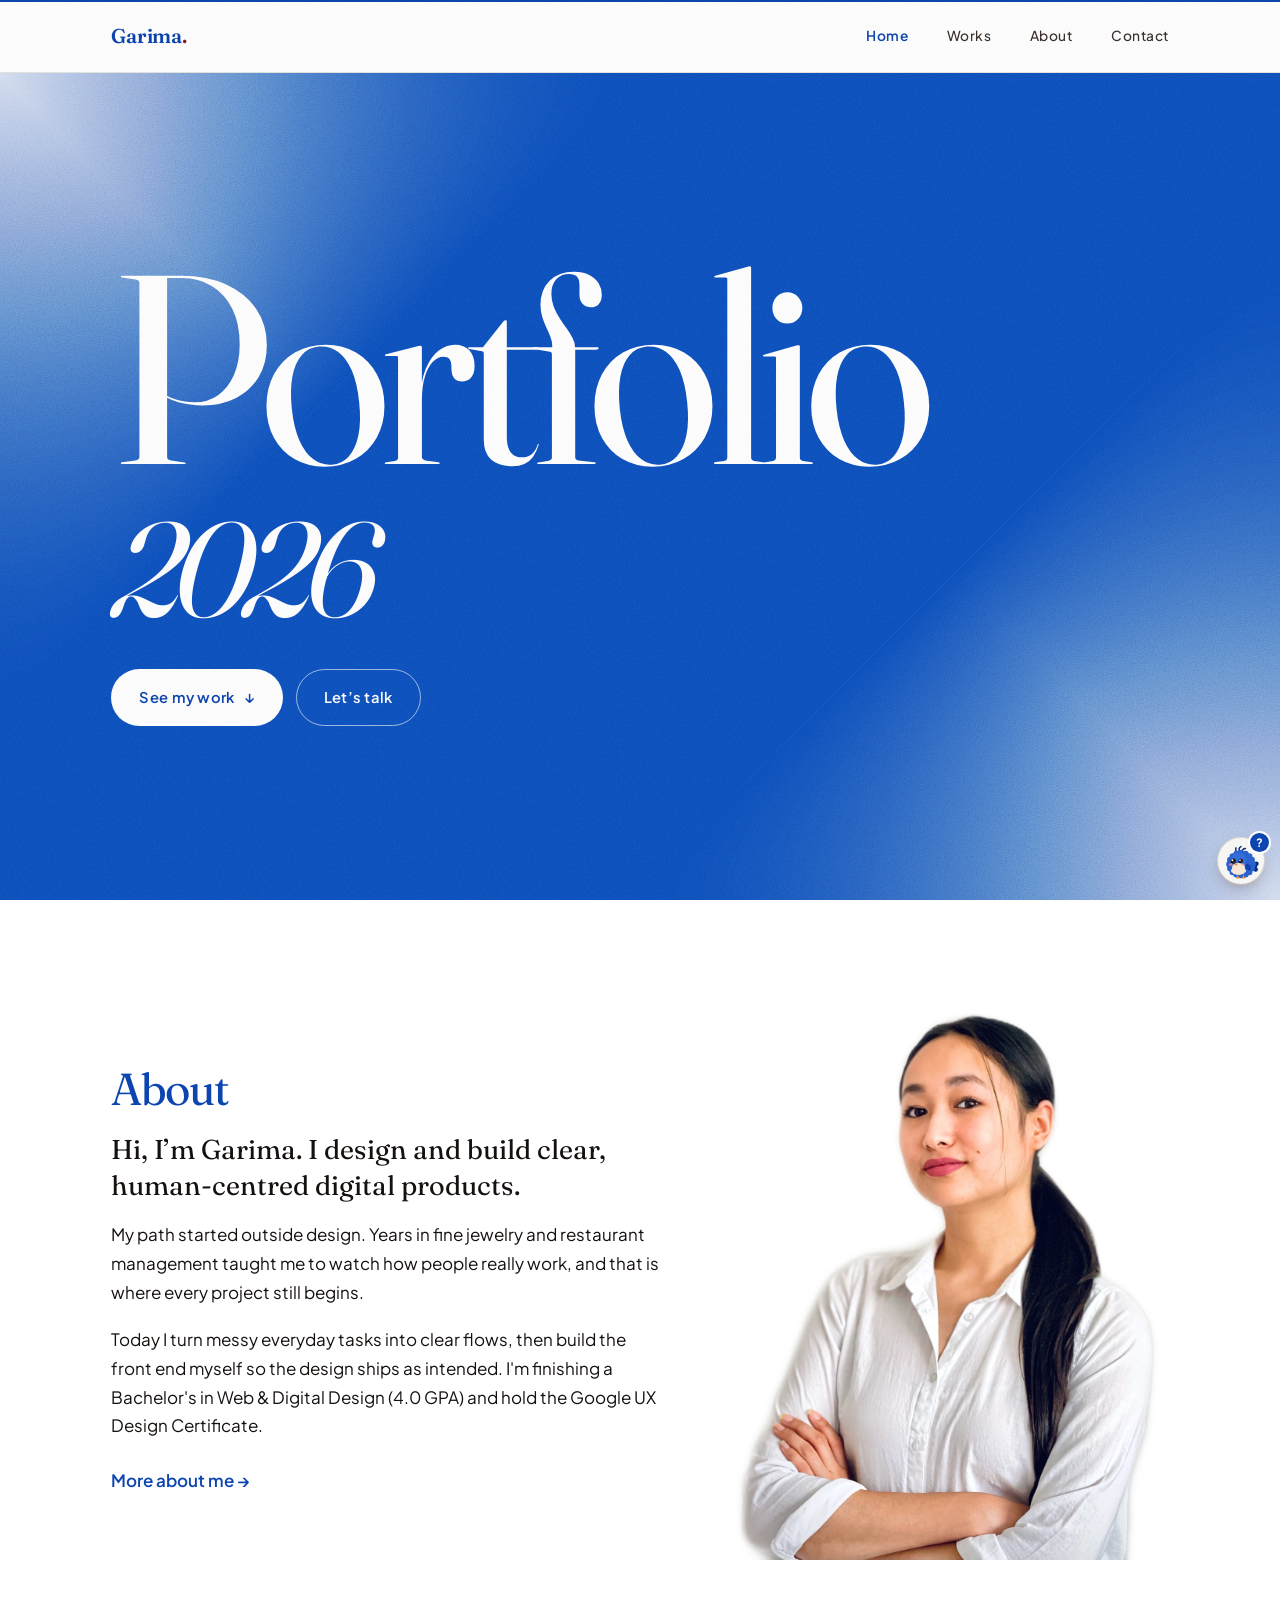
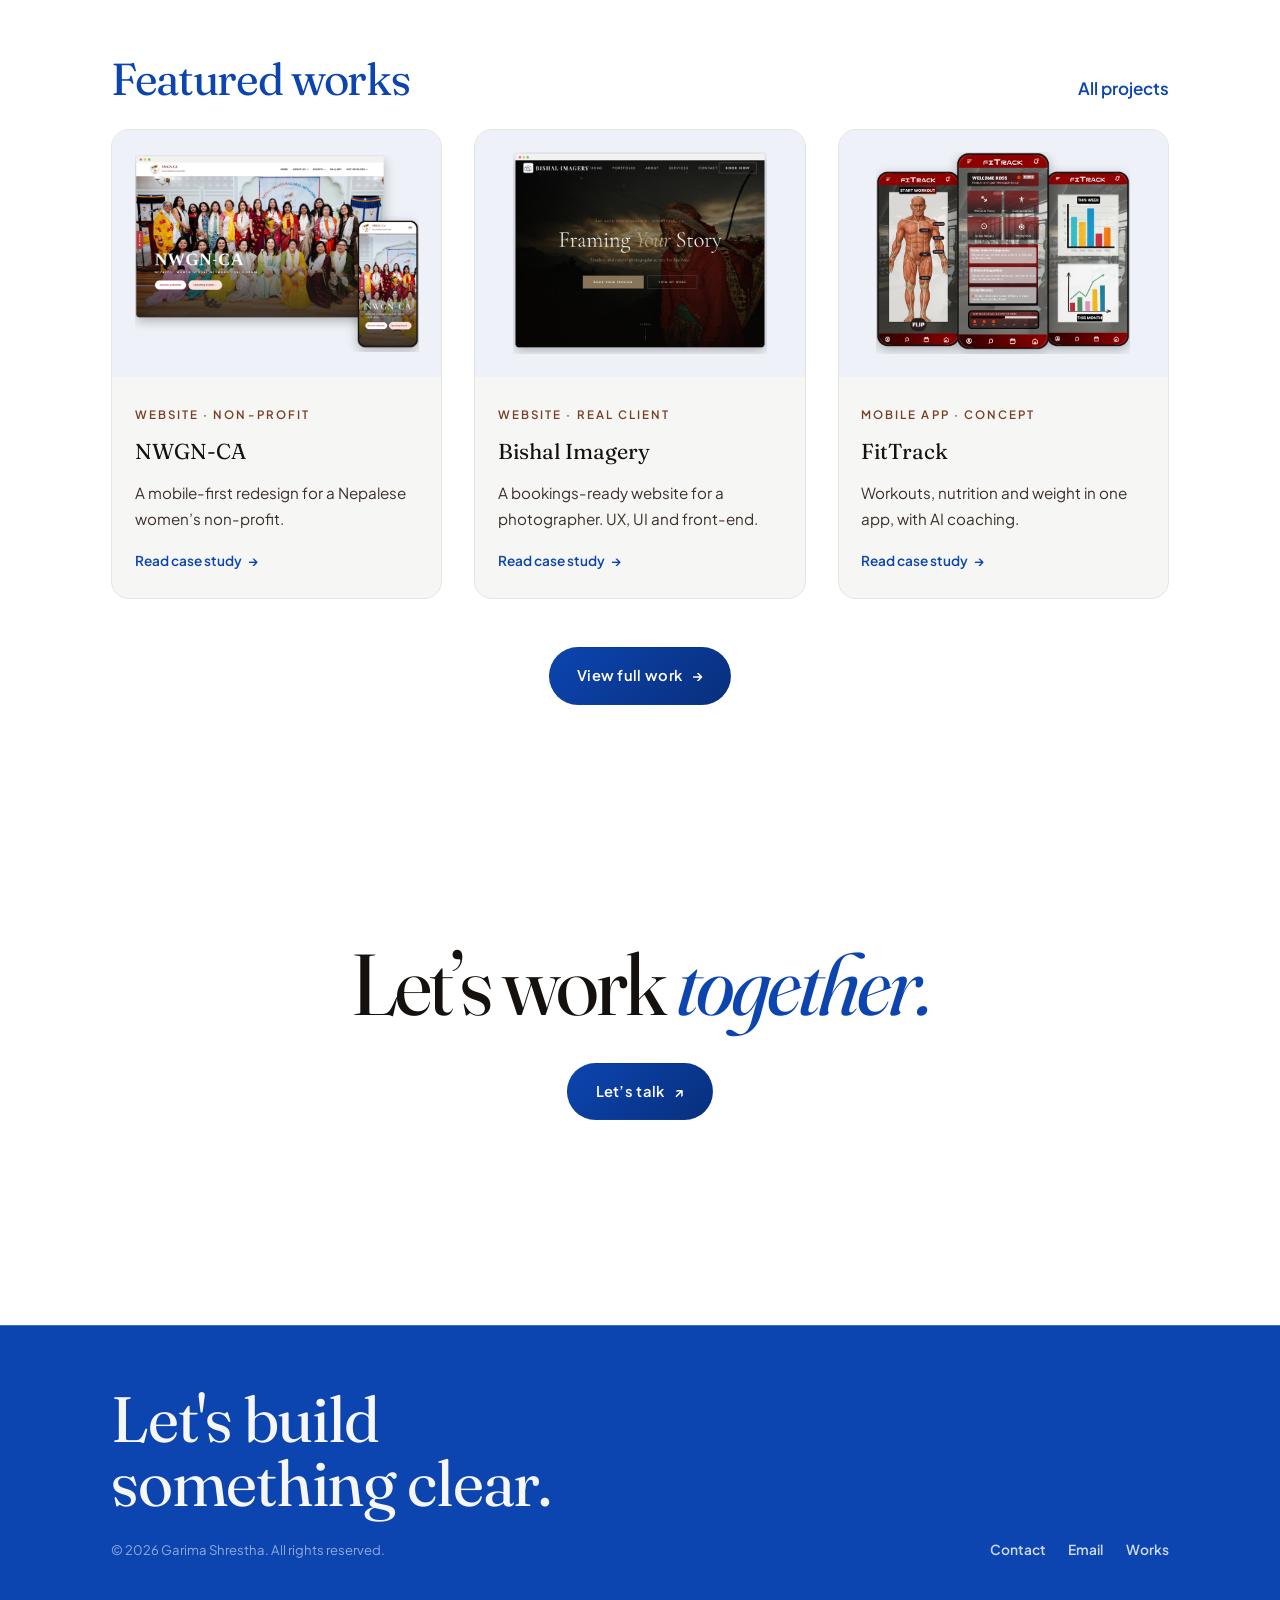
==== commit 114899be: "Home: remove Portfolio on GitHub button Co-Authored-By: Claude Opus 5.5 <noreply@anthropic.com>" ====
--- a/index.html
+++ b/index.html
@@ -15,7 +15,7 @@
   <link rel="preconnect" href="https://fonts.gstatic.com" crossorigin />
   <link href="https://fonts.googleapis.com/css2?family=Fraunces:ital,opsz,wght@0,9..144,400;0,9..144,500;0,9..144,600;1,9..144,400;1,9..144,500&family=Plus+Jakarta+Sans:wght@400;500;600;700&display=swap" rel="stylesheet" />
   <link rel="stylesheet" href="styles.css?v=3" />
-  <link rel="stylesheet" href="home.css?v=5" />
+  <link rel="stylesheet" href="home.css?v=6" />
   <link rel="icon" type="image/png" sizes="64x64" href="assets/favicon-64.png" media="(prefers-color-scheme: light)" />
   <link rel="icon" type="image/png" sizes="64x64" href="assets/favicon-64-white.png" media="(prefers-color-scheme: dark)" />
   <link rel="apple-touch-icon" href="assets/apple-touch-icon.png" />
@@ -99,7 +99,6 @@
       </div>
       <div class="home-work__foot reveal">
         <a href="work.html" class="btn">View full work <span class="arrow">→</span></a>
-        <a href="https://github.com/gaaarima/portfolio_2026" class="btn btn--ghost" target="_blank" rel="noopener">Portfolio on GitHub <span class="arrow">↗</span></a>
       </div>
     </section>
 
--- a/home.css
+++ b/home.css
@@ -87,3 +87,20 @@
 .home-about__more { display: inline-block; margin-top: 1.6rem; font-weight: 600; color: var(--claret); }
 .home-about__img { max-height: 62vh; margin-inline: auto; border-radius: var(--radius); }
 .home-work__foot { display: flex; flex-wrap: wrap; justify-content: center; gap: .8rem; margin-top: clamp(2rem, 4vw, 3rem); }
+/* Lightbox: artwork whole on the left, title / size / medium on the right, description at the bottom */
+.lightbox { padding: 2rem 5rem; }
+.lightbox__fig { display: grid; grid-template-columns: auto minmax(220px, 340px); gap: clamp(1.8rem, 4vw, 3.5rem); align-items: stretch; text-align: left; max-width: min(1240px, 100%); max-height: calc(100vh - 4rem); }
+.lightbox__fig img { display: block; max-width: min(62vw, 100%); max-height: calc(100vh - 4rem); width: auto; height: auto; object-fit: contain; padding: 0; background: none; border-radius: 2px; justify-self: end; align-self: center; }
+.lightbox__fig figcaption { margin: 0; max-width: none; display: flex; flex-direction: column; padding-block: 1rem; }
+.lb-meta { margin-block: auto; }
+.lightbox__fig figcaption b { font-family: var(--display); font-weight: 300; font-size: clamp(1.8rem, 3.2vw, 2.8rem); line-height: 1.1; letter-spacing: -.01em; color: var(--ink); }
+.lb-size { display: block; margin-top: .4rem; font-family: var(--display); font-size: 1.1rem; color: var(--ink); }
+.lb-medium { display: block; margin-top: 1.4rem; font-family: var(--display); font-size: 1.35rem; color: var(--ink); }
+.lb-desc { margin: 1.5rem 0 0; font-size: .95rem; line-height: 1.6; color: var(--ink-soft); border-top: 1px solid var(--line); padding-top: 1rem; }
+[hidden].lb-size, [hidden].lb-medium, [hidden].lb-desc { display: none; }
+@media (max-width: 760px) {
+  .lightbox { padding: 3.6rem 1rem 1.5rem; overflow-y: auto; place-items: start center; }
+  .lightbox__fig { grid-template-columns: 1fr; max-height: none; gap: 1rem; }
+  .lightbox__fig img { max-width: 100%; max-height: 60vh; justify-self: center; }
+  .lb-meta { margin-block: 0; }
+}
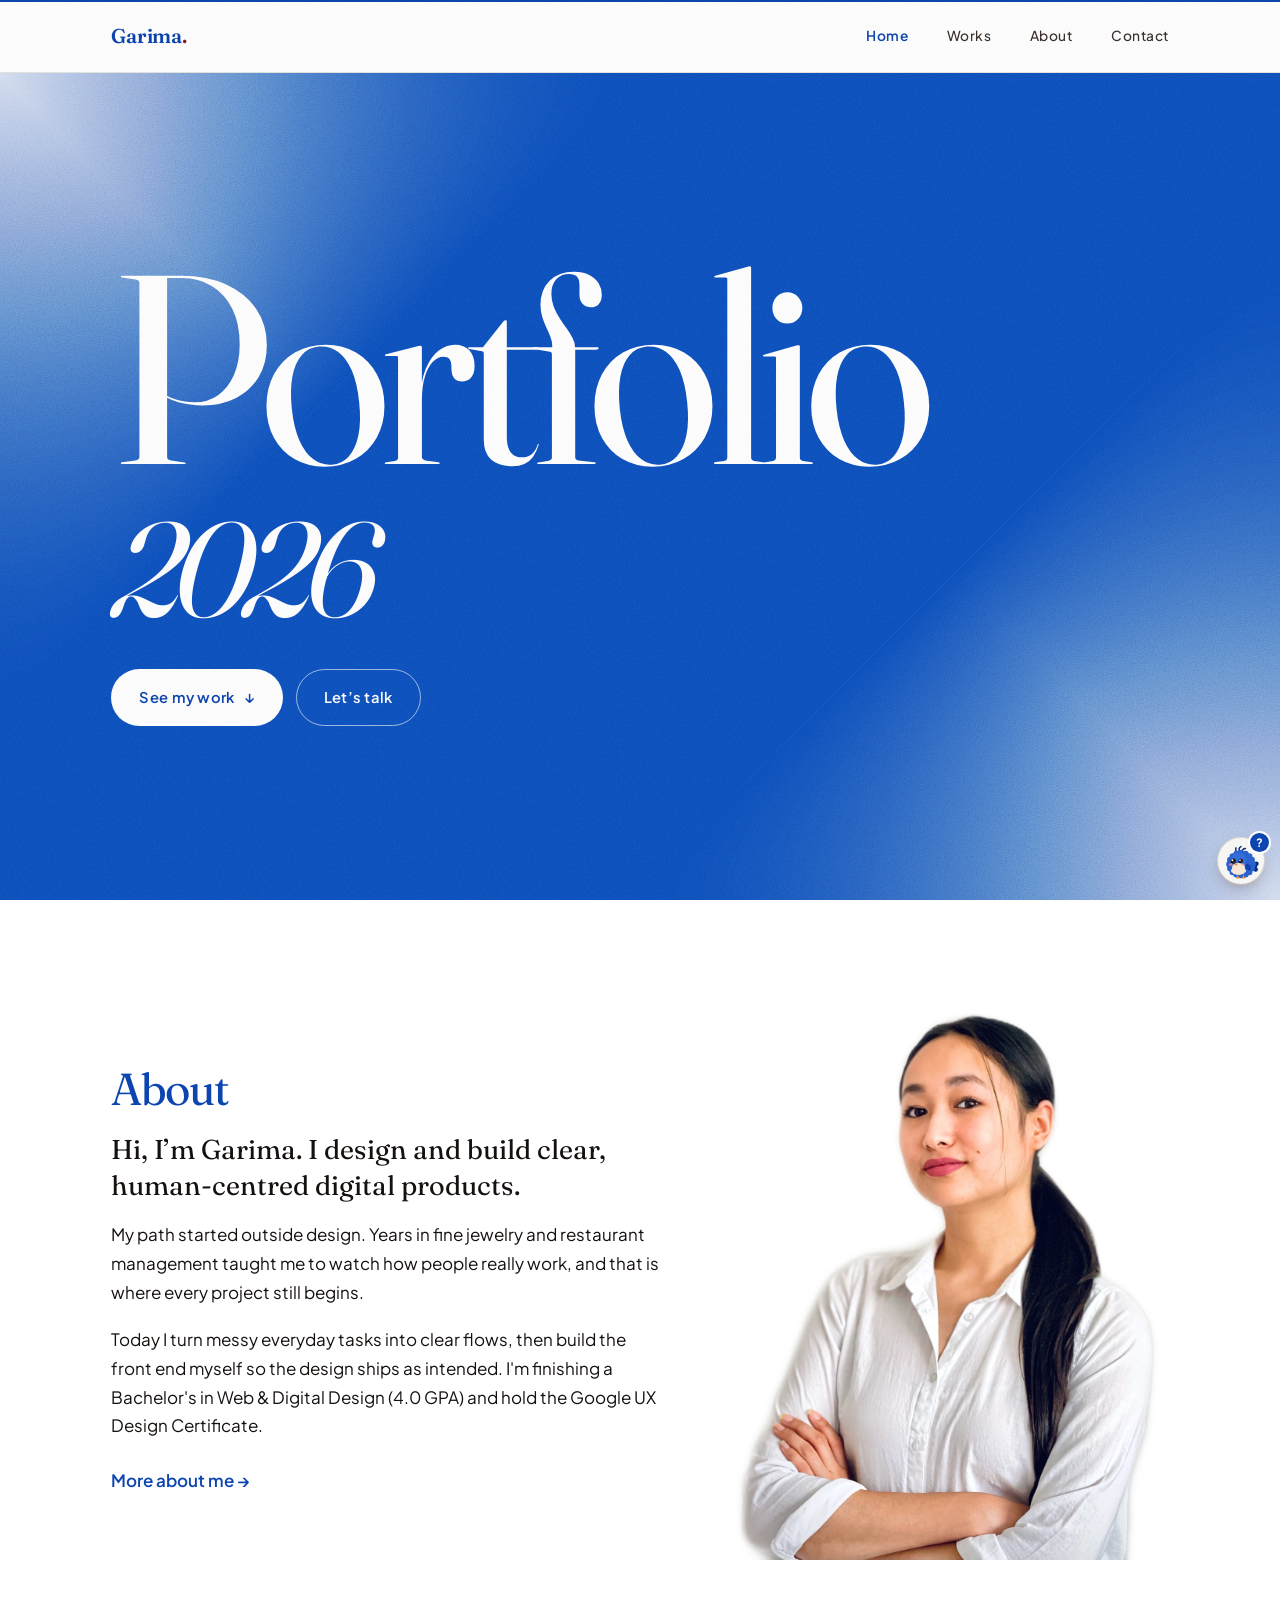
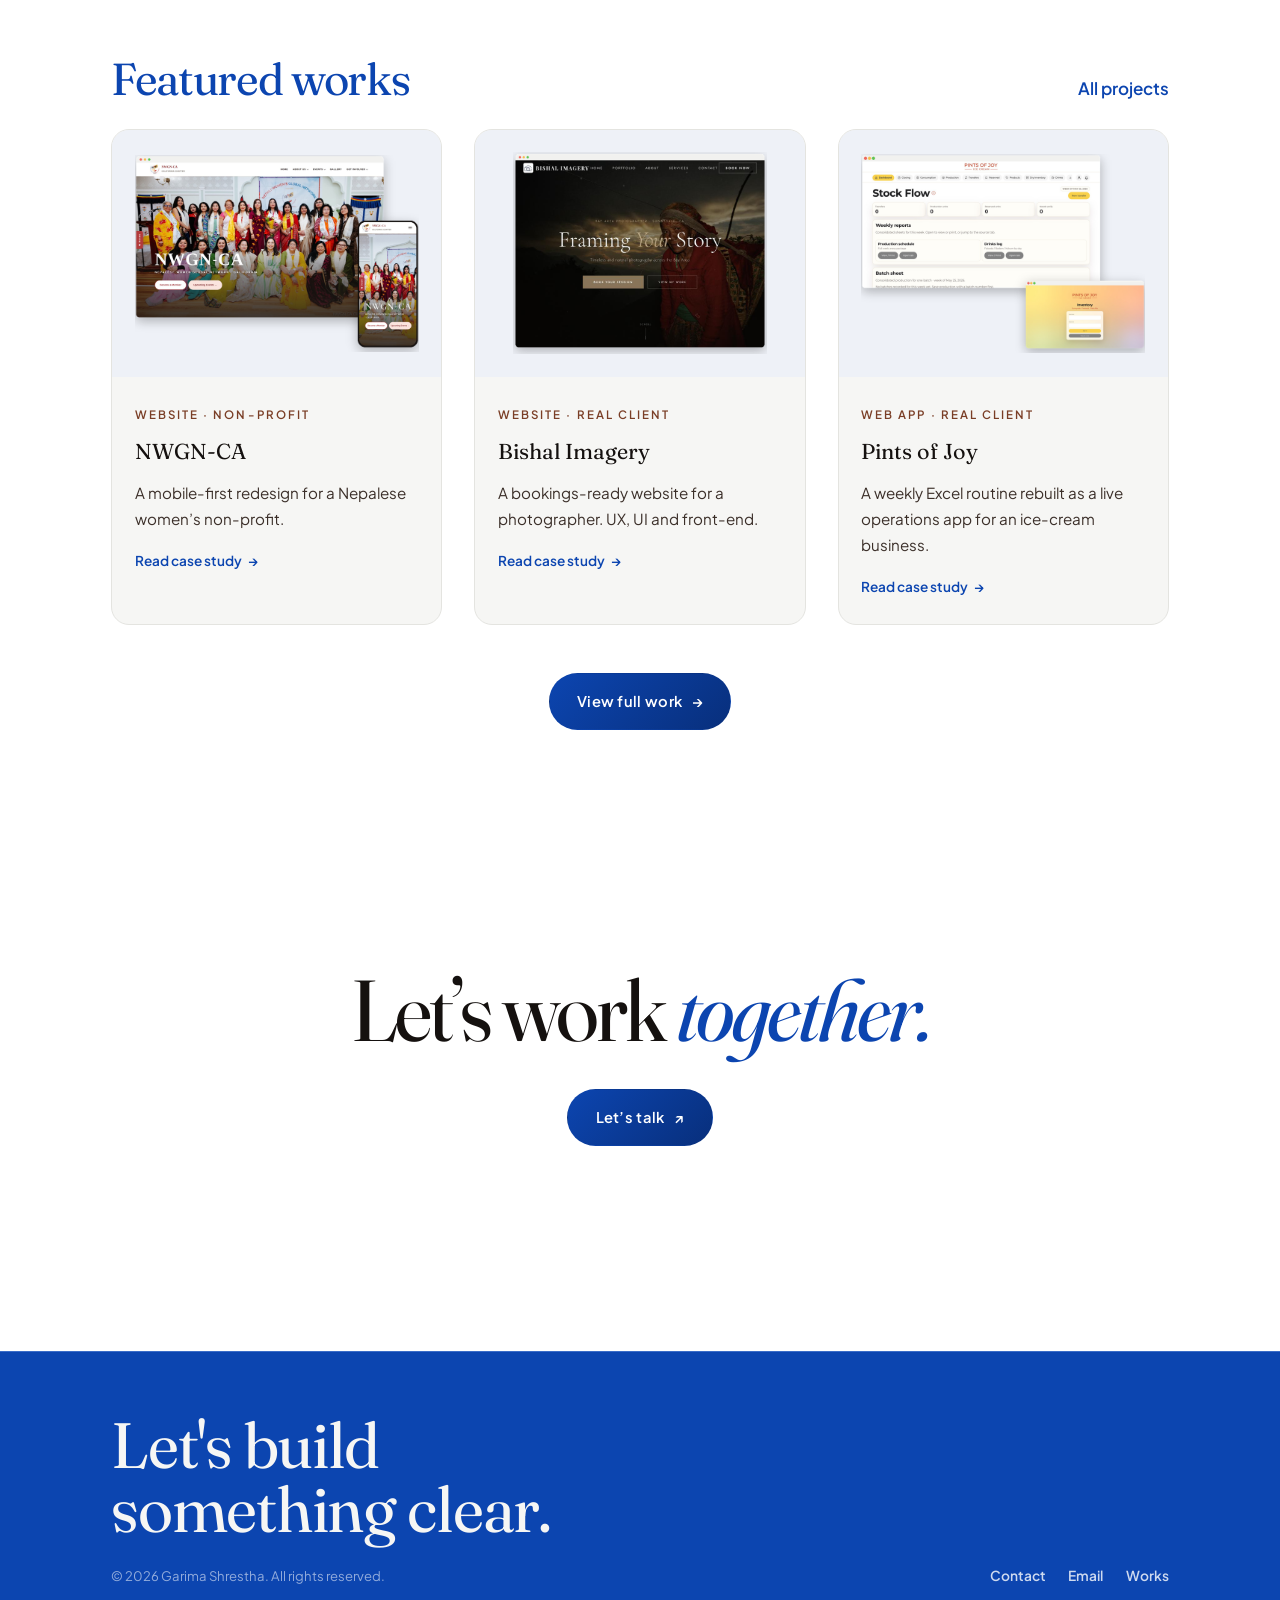
==== commit ed98dff9: "Home Featured works: Pints of Joy replaces FitTrack Co-Authored-By: Claude Opus 5.5 <noreply@anthrop" ====
--- a/index.html
+++ b/index.html
@@ -87,12 +87,12 @@
             <span class="tile__more">Read case study <span class="arrow">→</span></span>
           </div>
         </a>
-        <a href="fittrack.html" data-tags="ux" class="tile reveal">
-          <div class="tile__img"><img src="assets/home-fittrack.png?v=3" alt="Three FitTrack app screens" loading="lazy" /></div>
+        <a href="pints-of-joy.html" data-tags="ux web" class="tile reveal">
+          <div class="tile__img"><img src="assets/home-pints.png?v=1" alt="Pints of Joy stock dashboard and sign-in screen" loading="lazy" /></div>
           <div class="tile__body">
-            <span class="tile__kicker">Mobile app · Concept</span>
-            <div class="tile__title">FitTrack</div>
-            <p class="tile__desc">Workouts, nutrition and weight in one app, with AI coaching.</p>
+            <span class="tile__kicker">Web app · Real client</span>
+            <div class="tile__title">Pints of Joy</div>
+            <p class="tile__desc">A weekly Excel routine rebuilt as a live operations app for an ice-cream business.</p>
             <span class="tile__more">Read case study <span class="arrow">→</span></span>
           </div>
         </a>
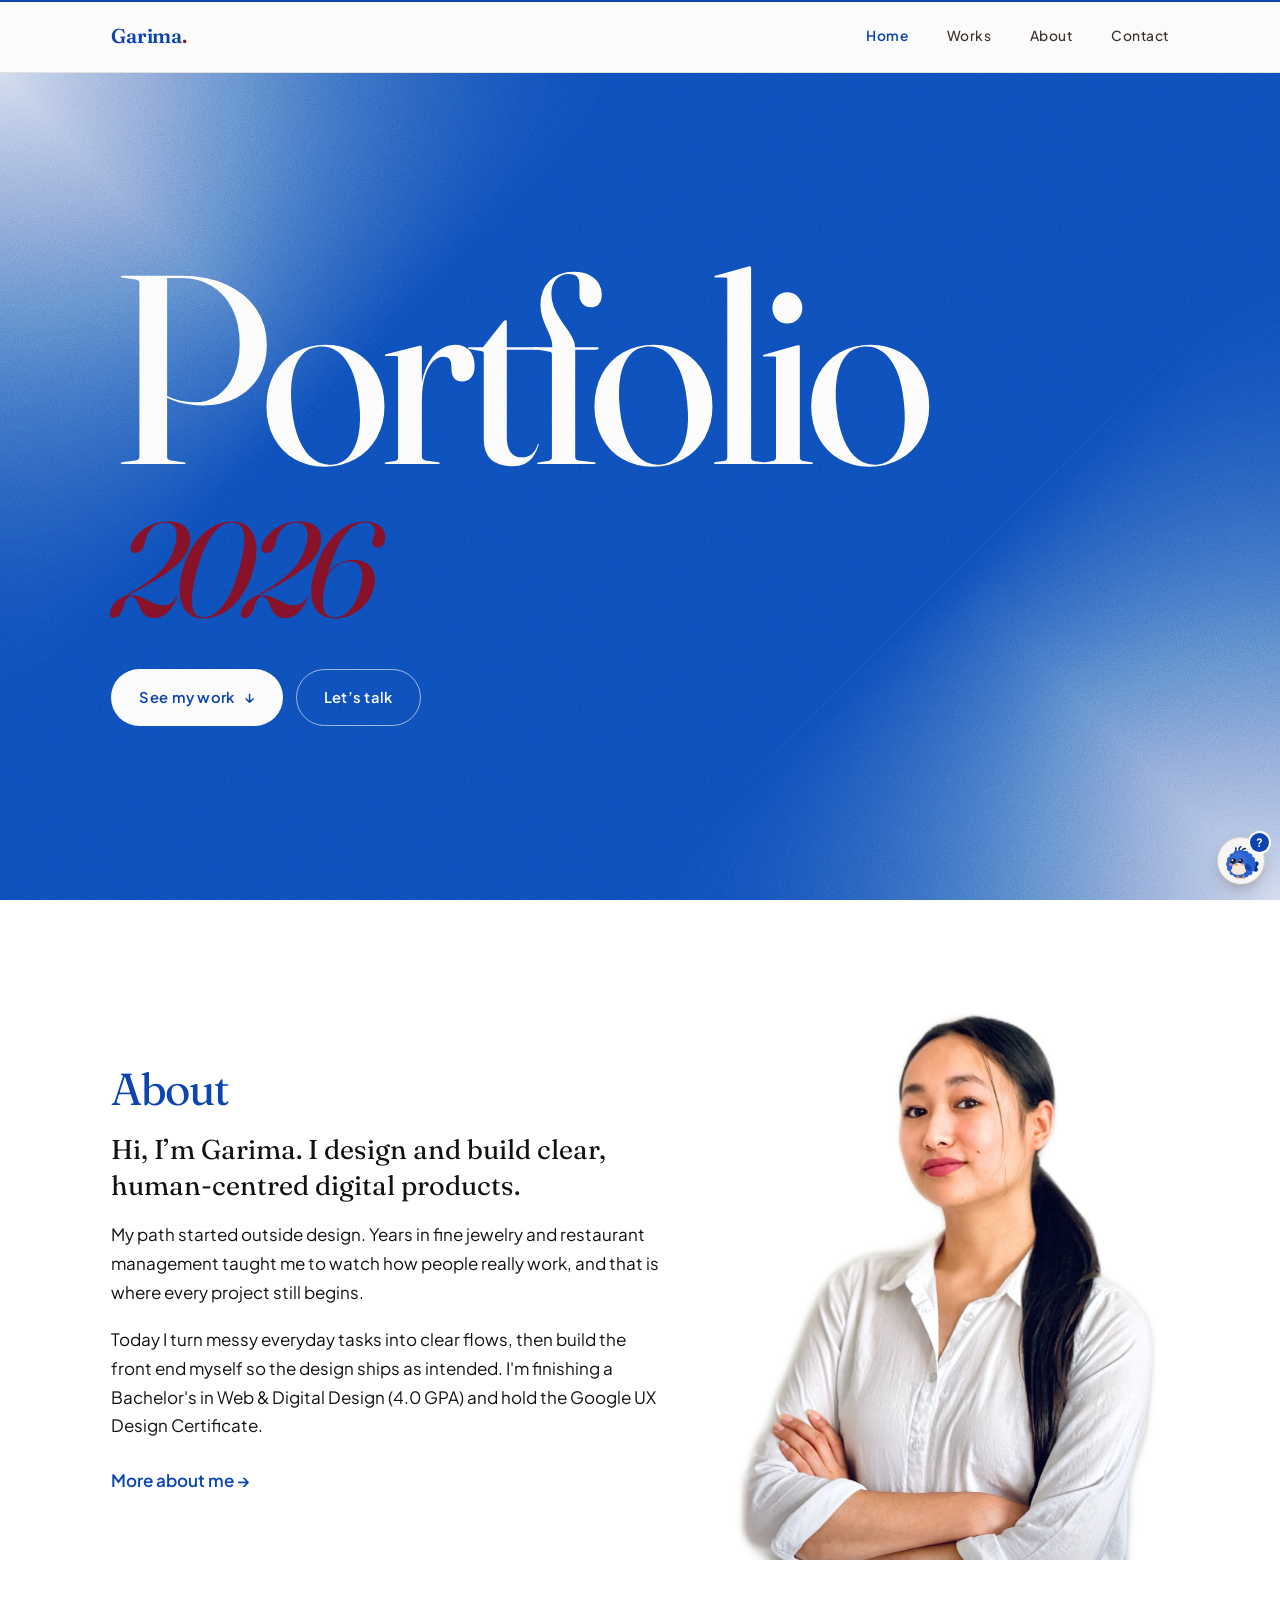
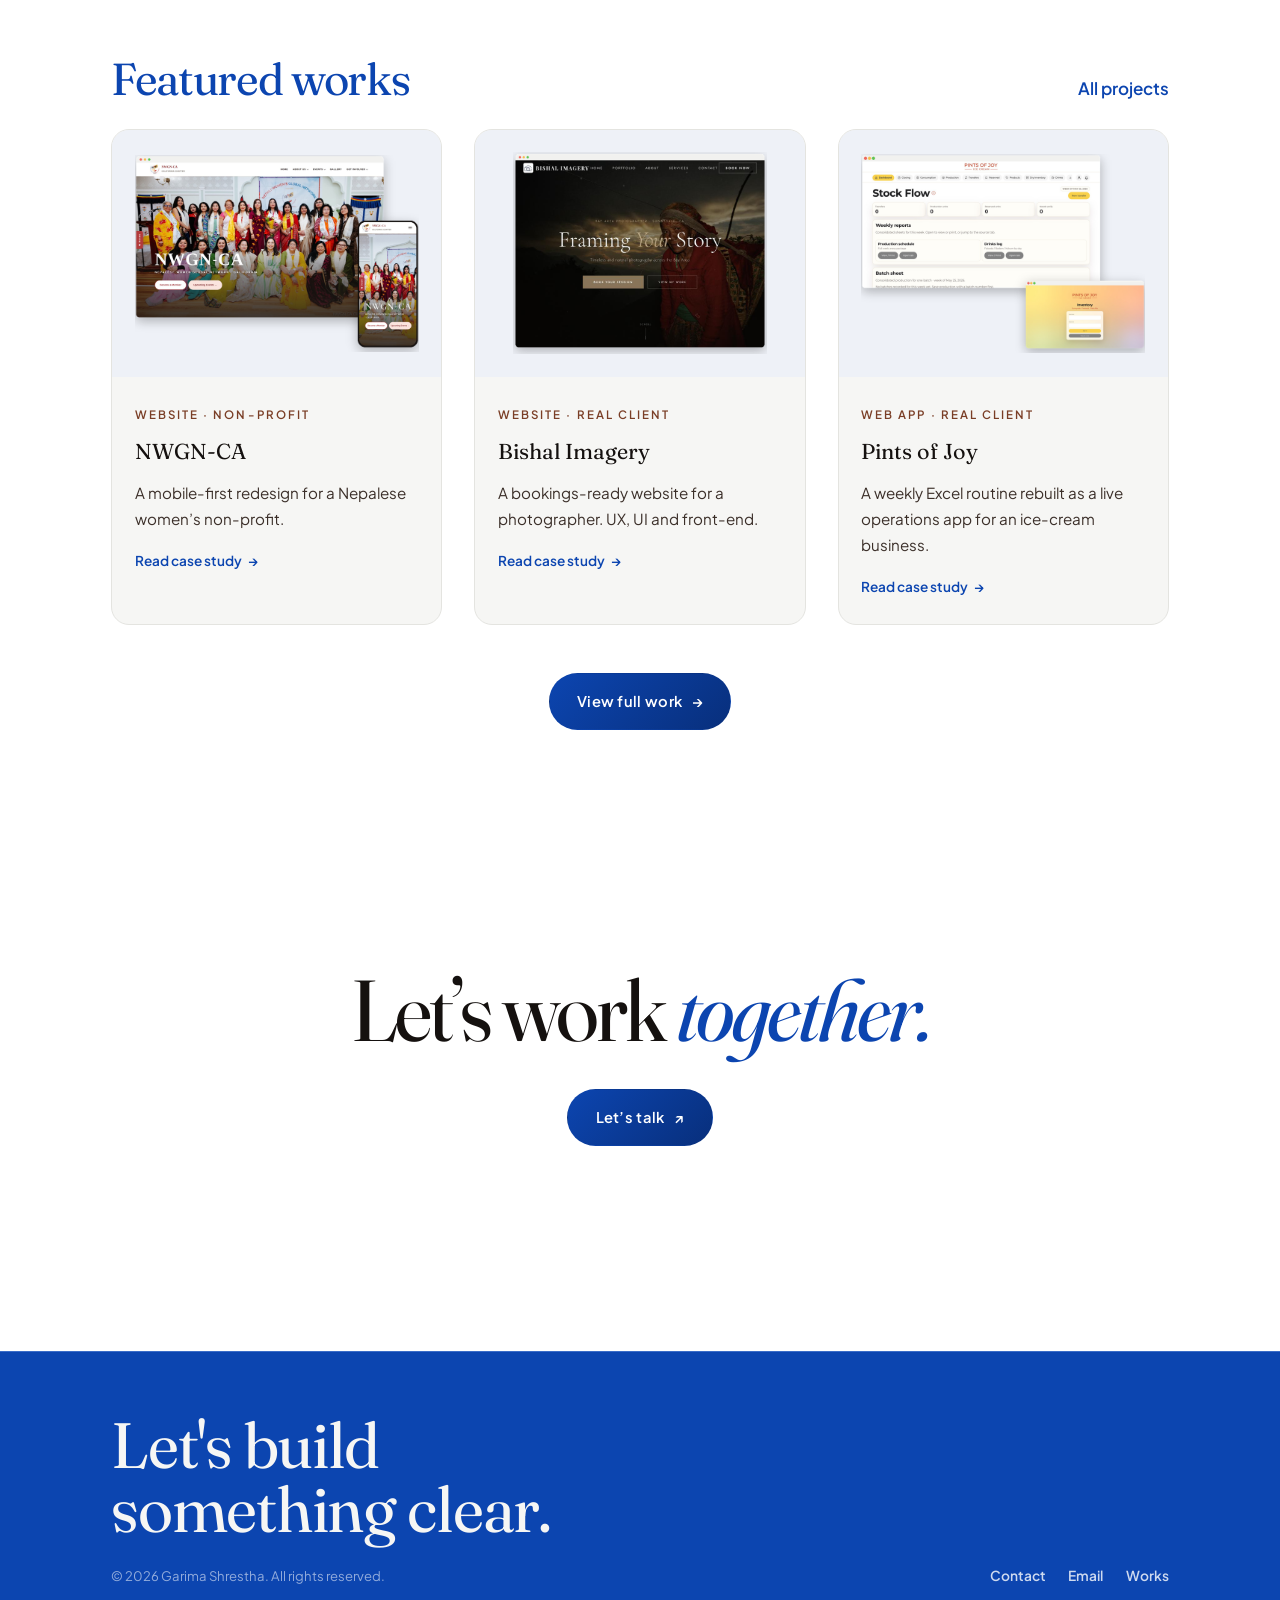
==== commit 71385b1e: "Home hero: 2026 in red Co-Authored-By: Claude Opus 5.5 <noreply@anthropic.com>" ====
--- a/index.html
+++ b/index.html
@@ -15,7 +15,7 @@
   <link rel="preconnect" href="https://fonts.gstatic.com" crossorigin />
   <link href="https://fonts.googleapis.com/css2?family=Fraunces:ital,opsz,wght@0,9..144,400;0,9..144,500;0,9..144,600;1,9..144,400;1,9..144,500&family=Plus+Jakarta+Sans:wght@400;500;600;700&display=swap" rel="stylesheet" />
   <link rel="stylesheet" href="styles.css?v=3" />
-  <link rel="stylesheet" href="home.css?v=6" />
+  <link rel="stylesheet" href="home.css?v=7" />
   <link rel="icon" type="image/png" sizes="64x64" href="assets/favicon-64.png" media="(prefers-color-scheme: light)" />
   <link rel="icon" type="image/png" sizes="64x64" href="assets/favicon-64-white.png" media="(prefers-color-scheme: dark)" />
   <link rel="apple-touch-icon" href="assets/apple-touch-icon.png" />
@@ -127,6 +127,6 @@
   </footer>
 
   <script src="main.js?v=2"></script>
-  <script src="assistant.js?v=2" defer></script>
+  <script src="assistant.js?v=3" defer></script>
 </body>
 </html>
--- a/home.css
+++ b/home.css
@@ -104,3 +104,4 @@
   .lightbox__fig img { max-width: 100%; max-height: 60vh; justify-self: center; }
   .lb-meta { margin-block: 0; }
 }
+.home-hero .display em, .home-hero h1 em { color: #891229 !important; -webkit-text-fill-color: #891229; }
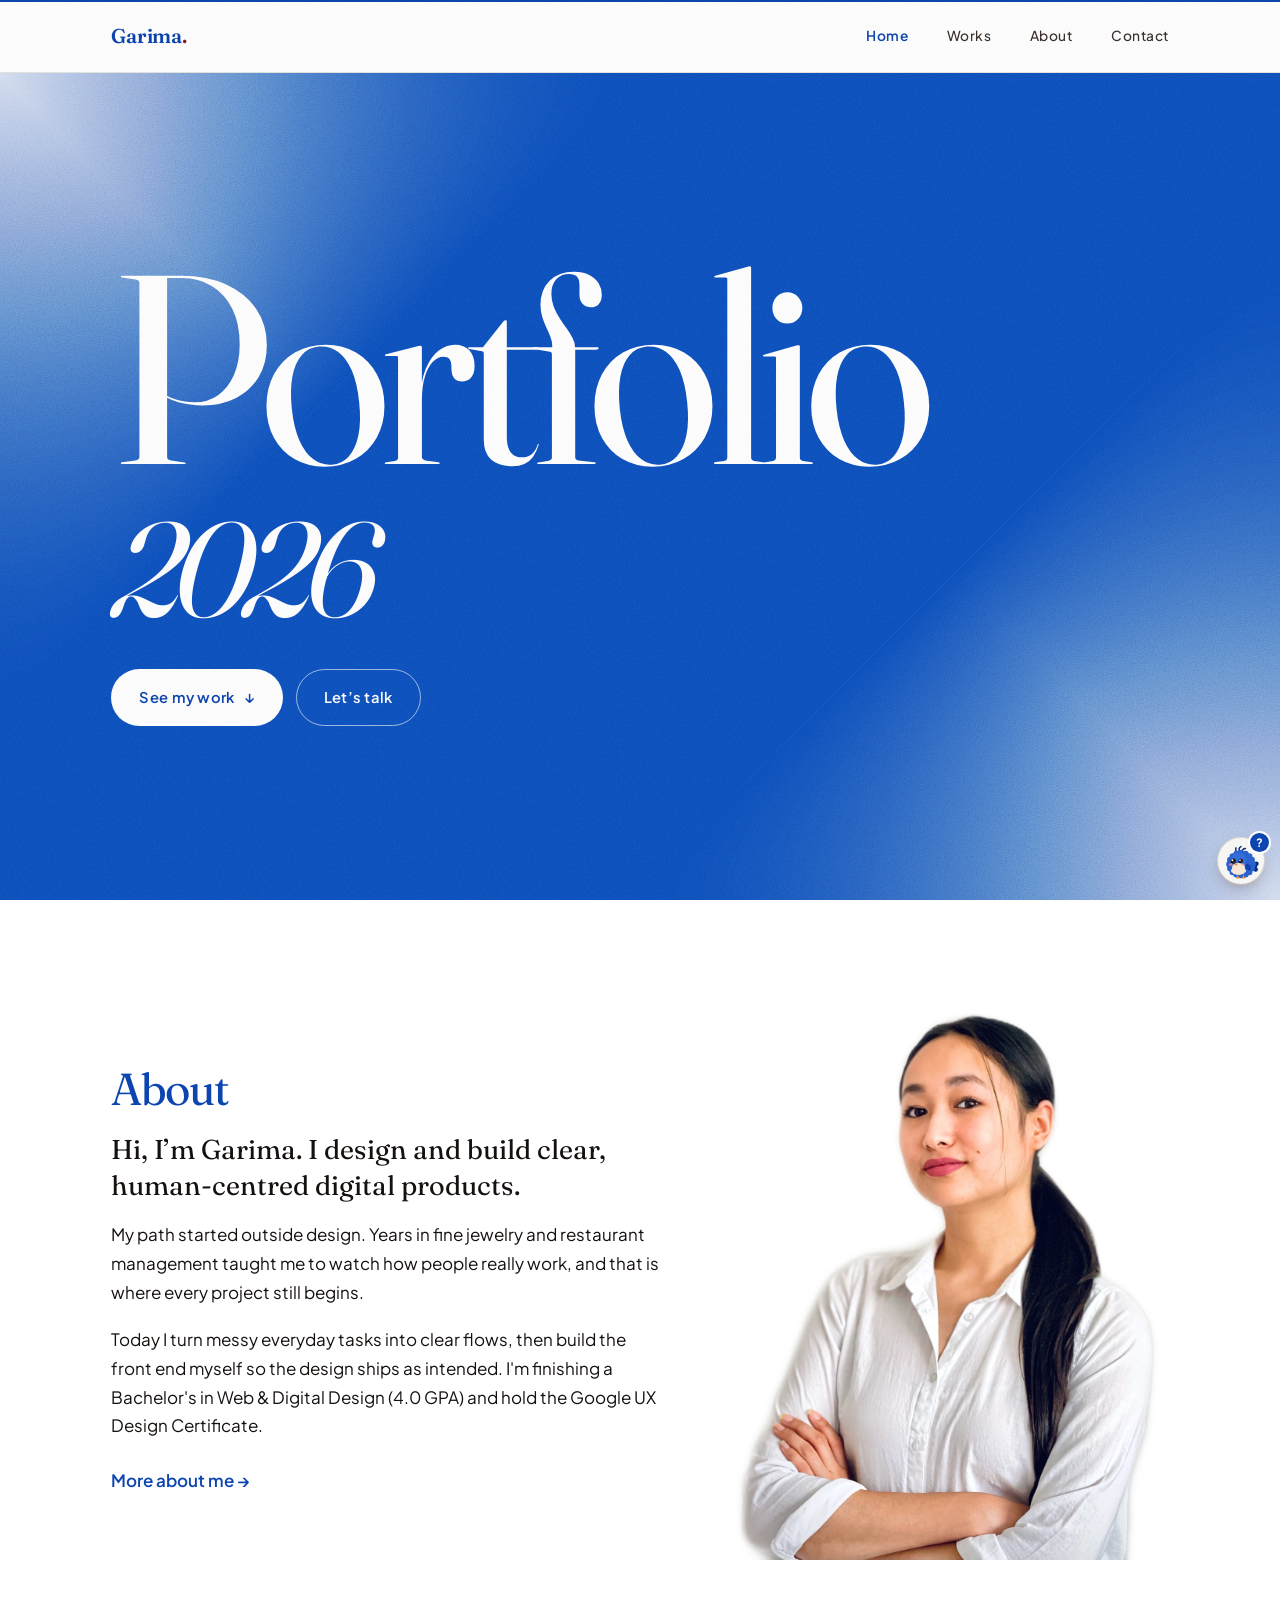
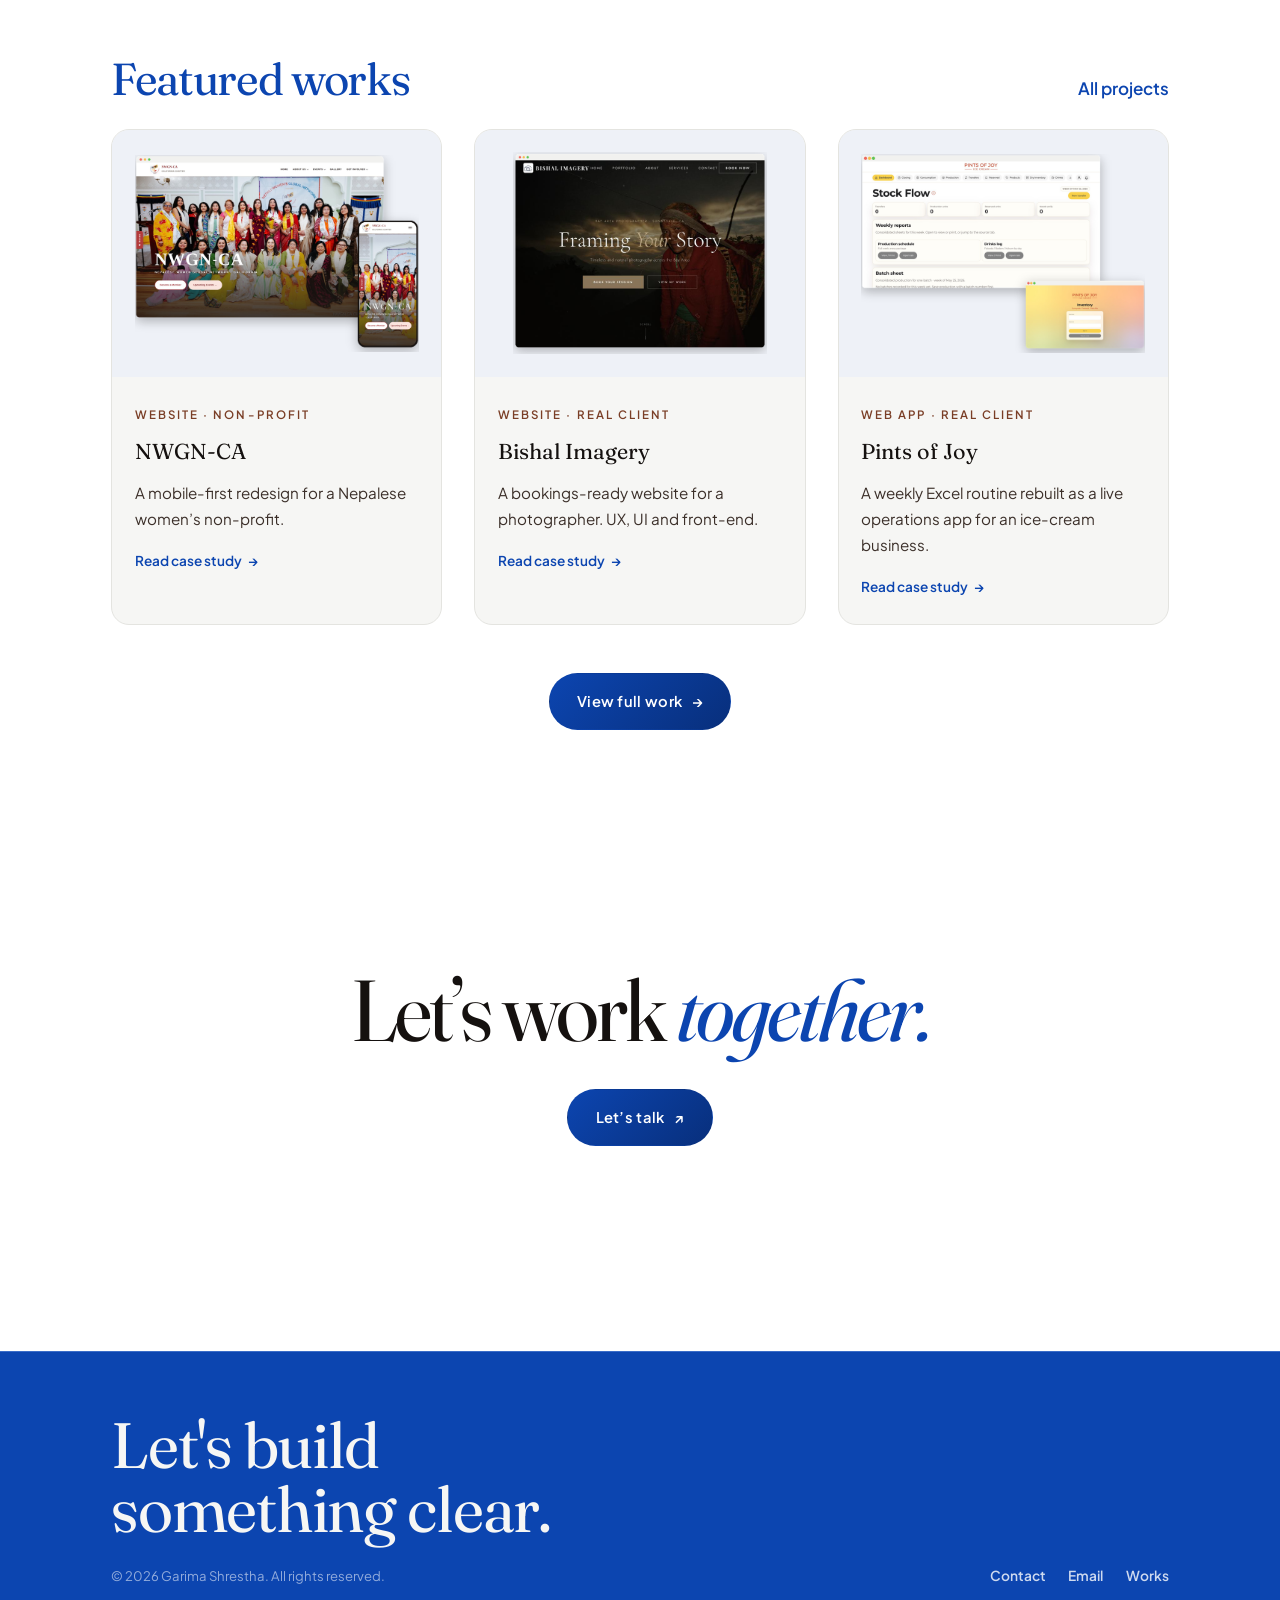
==== commit 287c422a: "Home hero: 2026 back to white Co-Authored-By: Claude Opus 5.5 <noreply@anthropic.com>" ====
--- a/index.html
+++ b/index.html
@@ -15,7 +15,7 @@
   <link rel="preconnect" href="https://fonts.gstatic.com" crossorigin />
   <link href="https://fonts.googleapis.com/css2?family=Fraunces:ital,opsz,wght@0,9..144,400;0,9..144,500;0,9..144,600;1,9..144,400;1,9..144,500&family=Plus+Jakarta+Sans:wght@400;500;600;700&display=swap" rel="stylesheet" />
   <link rel="stylesheet" href="styles.css?v=3" />
-  <link rel="stylesheet" href="home.css?v=7" />
+  <link rel="stylesheet" href="home.css?v=8" />
   <link rel="icon" type="image/png" sizes="64x64" href="assets/favicon-64.png" media="(prefers-color-scheme: light)" />
   <link rel="icon" type="image/png" sizes="64x64" href="assets/favicon-64-white.png" media="(prefers-color-scheme: dark)" />
   <link rel="apple-touch-icon" href="assets/apple-touch-icon.png" />
--- a/home.css
+++ b/home.css
@@ -104,4 +104,3 @@
   .lightbox__fig img { max-width: 100%; max-height: 60vh; justify-self: center; }
   .lb-meta { margin-block: 0; }
 }
-.home-hero .display em, .home-hero h1 em { color: #891229 !important; -webkit-text-fill-color: #891229; }
